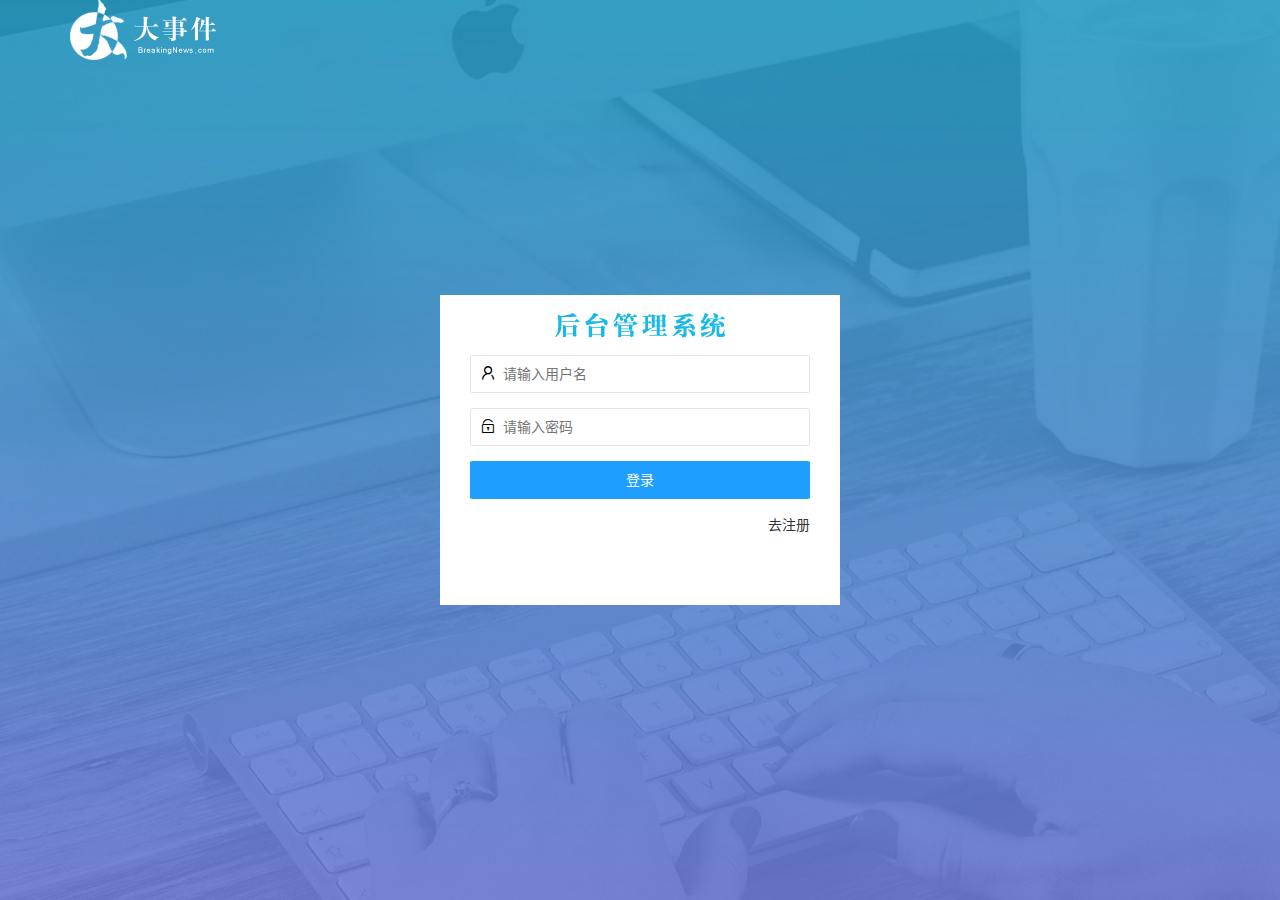
==== index.html @ be6821bc "完成注册功能" ====
<!DOCTYPE html>
<html lang="zh-CN">

<head>
    <meta charset="UTF-8">
    <meta name="viewport" content="width=device-width, initial-scale=1.0">
    <title>登录页面</title>
    <link rel="stylesheet" href="/assets/lib/layui/css/layui.css">
    <link rel="stylesheet" href="/assets/css/index.css">
</head>

<body>
    <!-- 头部 logo -->
    <div class="layui-main">
        <img src="/assets/images/logo.png" alt="">
    </div>
    <!-- 登录注册区域 -->
    <div class="loginAndRegBox">
        <!-- 1.标题部分 -->
        <div class="titleBox">
        </div>
        <!-- 2.登录模块 -->
        <div class="login-box">
            <form class="layui-form">
                <div class="layui-form-item">
                    <i class="layui-icon layui-icon-username"></i>
                    <input type="text" name="username" required lay-verify="required" placeholder="请输入用户名"
                        autocomplete="off" class="layui-input">
                </div>
                <div class="layui-form-item">
                    <i class="layui-icon layui-icon-password"></i>
                    <input type="text" name="password" required lay-verify="required|pwd" placeholder="请输入密码"
                        autocomplete="off" class="layui-input">
                </div>
                <div class="layui-form-item">
                    <button class="layui-btn layui-btn-fluid layui-btn-normal" lay-submit>登录</button>
                </div>
                <div class="layui-form-item links">
                    <a href="javascript:;" id="link_reg">去注册</a>
                </div>
            </form>
        </div>
        <!-- 3.注册模块 -->
        <div class="reg-box">
            <form class="layui-form" id="form_reg">
                <div class="layui-form-item">
                    <i class="layui-icon layui-icon-username"></i>
                    <input type="text" name="username" required lay-verify="required" placeholder="请输入用户名"
                        autocomplete="off" class="layui-input">
                </div>
                <div class="layui-form-item">
                    <i class="layui-icon layui-icon-password"></i>
                    <input type="text" name="password" required lay-verify="required|pwd" placeholder="请输入密码"
                        autocomplete="off" class="layui-input">
                </div>
                <div class="layui-form-item">
                    <i class="layui-icon layui-icon-password"></i>
                    <input type="text" name="repassword" required lay-verify="required|pwd|repwd" placeholder="再次确认密码"
                        autocomplete="off" class="layui-input">
                </div>
                <div class="layui-form-item">
                    <button class="layui-btn layui-btn-fluid layui-btn-normal" lay-submit>注册</button>
                </div>
                <div class="layui-form-item links">
                    <a href="javascript:;" id="link_login">去登录</a>
                </div>
            </form>
        </div>
    </div>
    <!-- 引入js文件 -->
    <script src="/assets/lib/layui/layui.all.js"></script>
    <script src="/assets/lib/jquery.js"></script>
    <script src="/assets/js/index.js"></script>
</body>

</html>
---- assets/lib/layui/css/layui.css ----
/** layui-v2.5.5 MIT License By https://www.layui.com */
 .layui-inline,img{display:inline-block;vertical-align:middle}h1,h2,h3,h4,h5,h6{font-weight:400}.layui-edge,.layui-header,.layui-inline,.layui-main{position:relative}.layui-body,.layui-edge,.layui-elip{overflow:hidden}.layui-btn,.layui-edge,.layui-inline,img{vertical-align:middle}.layui-btn,.layui-disabled,.layui-icon,.layui-unselect{-moz-user-select:none;-webkit-user-select:none;-ms-user-select:none}.layui-elip,.layui-form-checkbox span,.layui-form-pane .layui-form-label{text-overflow:ellipsis;white-space:nowrap}.layui-breadcrumb,.layui-tree-btnGroup{visibility:hidden}blockquote,body,button,dd,div,dl,dt,form,h1,h2,h3,h4,h5,h6,input,li,ol,p,pre,td,textarea,th,ul{margin:0;padding:0;-webkit-tap-highlight-color:rgba(0,0,0,0)}a:active,a:hover{outline:0}img{border:none}li{list-style:none}table{border-collapse:collapse;border-spacing:0}h4,h5,h6{font-size:100%}button,input,optgroup,option,select,textarea{font-family:inherit;font-size:inherit;font-style:inherit;font-weight:inherit;outline:0}pre{white-space:pre-wrap;white-space:-moz-pre-wrap;white-space:-pre-wrap;white-space:-o-pre-wrap;word-wrap:break-word}body{line-height:24px;font:14px Helvetica Neue,Helvetica,PingFang SC,Tahoma,Arial,sans-serif}hr{height:1px;margin:10px 0;border:0;clear:both}a{color:#333;text-decoration:none}a:hover{color:#777}a cite{font-style:normal;*cursor:pointer}.layui-border-box,.layui-border-box *{box-sizing:border-box}.layui-box,.layui-box *{box-sizing:content-box}.layui-clear{clear:both;*zoom:1}.layui-clear:after{content:'\20';clear:both;*zoom:1;display:block;height:0}.layui-inline{*display:inline;*zoom:1}.layui-edge{display:inline-block;width:0;height:0;border-width:6px;border-style:dashed;border-color:transparent}.layui-edge-top{top:-4px;border-bottom-color:#999;border-bottom-style:solid}.layui-edge-right{border-left-color:#999;border-left-style:solid}.layui-edge-bottom{top:2px;border-top-color:#999;border-top-style:solid}.layui-edge-left{border-right-color:#999;border-right-style:solid}.layui-disabled,.layui-disabled:hover{color:#d2d2d2!important;cursor:not-allowed!important}.layui-circle{border-radius:100%}.layui-show{display:block!important}.layui-hide{display:none!important}@font-face{font-family:layui-icon;src:url(../font/iconfont.eot?v=250);src:url(../font/iconfont.eot?v=250#iefix) format('embedded-opentype'),url(../font/iconfont.woff2?v=250) format('woff2'),url(../font/iconfont.woff?v=250) format('woff'),url(../font/iconfont.ttf?v=250) format('truetype'),url(../font/iconfont.svg?v=250#layui-icon) format('svg')}.layui-icon{font-family:layui-icon!important;font-size:16px;font-style:normal;-webkit-font-smoothing:antialiased;-moz-osx-font-smoothing:grayscale}.layui-icon-reply-fill:before{content:"\e611"}.layui-icon-set-fill:before{content:"\e614"}.layui-icon-menu-fill:before{content:"\e60f"}.layui-icon-search:before{content:"\e615"}.layui-icon-share:before{content:"\e641"}.layui-icon-set-sm:before{content:"\e620"}.layui-icon-engine:before{content:"\e628"}.layui-icon-close:before{content:"\1006"}.layui-icon-close-fill:before{content:"\1007"}.layui-icon-chart-screen:before{content:"\e629"}.layui-icon-star:before{content:"\e600"}.layui-icon-circle-dot:before{content:"\e617"}.layui-icon-chat:before{content:"\e606"}.layui-icon-release:before{content:"\e609"}.layui-icon-list:before{content:"\e60a"}.layui-icon-chart:before{content:"\e62c"}.layui-icon-ok-circle:before{content:"\1005"}.layui-icon-layim-theme:before{content:"\e61b"}.layui-icon-table:before{content:"\e62d"}.layui-icon-right:before{content:"\e602"}.layui-icon-left:before{content:"\e603"}.layui-icon-cart-simple:before{content:"\e698"}.layui-icon-face-cry:before{content:"\e69c"}.layui-icon-face-smile:before{content:"\e6af"}.layui-icon-survey:before{content:"\e6b2"}.layui-icon-tree:before{content:"\e62e"}.layui-icon-upload-circle:before{content:"\e62f"}.layui-icon-add-circle:before{content:"\e61f"}.layui-icon-download-circle:before{content:"\e601"}.layui-icon-templeate-1:before{content:"\e630"}.layui-icon-util:before{content:"\e631"}.layui-icon-face-surprised:before{content:"\e664"}.layui-icon-edit:before{content:"\e642"}.layui-icon-speaker:before{content:"\e645"}.layui-icon-down:before{content:"\e61a"}.layui-icon-file:before{content:"\e621"}.layui-icon-layouts:before{content:"\e632"}.layui-icon-rate-half:before{content:"\e6c9"}.layui-icon-add-circle-fine:before{content:"\e608"}.layui-icon-prev-circle:before{content:"\e633"}.layui-icon-read:before{content:"\e705"}.layui-icon-404:before{content:"\e61c"}.layui-icon-carousel:before{content:"\e634"}.layui-icon-help:before{content:"\e607"}.layui-icon-code-circle:before{content:"\e635"}.layui-icon-water:before{content:"\e636"}.layui-icon-username:before{content:"\e66f"}.layui-icon-find-fill:before{content:"\e670"}.layui-icon-about:before{content:"\e60b"}.layui-icon-location:before{content:"\e715"}.layui-icon-up:before{content:"\e619"}.layui-icon-pause:before{content:"\e651"}.layui-icon-date:before{content:"\e637"}.layui-icon-layim-uploadfile:before{content:"\e61d"}.layui-icon-delete:before{content:"\e640"}.layui-icon-play:before{content:"\e652"}.layui-icon-top:before{content:"\e604"}.layui-icon-friends:before{content:"\e612"}.layui-icon-refresh-3:before{content:"\e9aa"}.layui-icon-ok:before{content:"\e605"}.layui-icon-layer:before{content:"\e638"}.layui-icon-face-smile-fine:before{content:"\e60c"}.layui-icon-dollar:before{content:"\e659"}.layui-icon-group:before{content:"\e613"}.layui-icon-layim-download:before{content:"\e61e"}.layui-icon-picture-fine:before{content:"\e60d"}.layui-icon-link:before{content:"\e64c"}.layui-icon-diamond:before{content:"\e735"}.layui-icon-log:before{content:"\e60e"}.layui-icon-rate-solid:before{content:"\e67a"}.layui-icon-fonts-del:before{content:"\e64f"}.layui-icon-unlink:before{content:"\e64d"}.layui-icon-fonts-clear:before{content:"\e639"}.layui-icon-triangle-r:before{content:"\e623"}.layui-icon-circle:before{content:"\e63f"}.layui-icon-radio:before{content:"\e643"}.layui-icon-align-center:before{content:"\e647"}.layui-icon-align-right:before{content:"\e648"}.layui-icon-align-left:before{content:"\e649"}.layui-icon-loading-1:before{content:"\e63e"}.layui-icon-return:before{content:"\e65c"}.layui-icon-fonts-strong:before{content:"\e62b"}.layui-icon-upload:before{content:"\e67c"}.layui-icon-dialogue:before{content:"\e63a"}.layui-icon-video:before{content:"\e6ed"}.layui-icon-headset:before{content:"\e6fc"}.layui-icon-cellphone-fine:before{content:"\e63b"}.layui-icon-add-1:before{content:"\e654"}.layui-icon-face-smile-b:before{content:"\e650"}.layui-icon-fonts-html:before{content:"\e64b"}.layui-icon-form:before{content:"\e63c"}.layui-icon-cart:before{content:"\e657"}.layui-icon-camera-fill:before{content:"\e65d"}.layui-icon-tabs:before{content:"\e62a"}.layui-icon-fonts-code:before{content:"\e64e"}.layui-icon-fire:before{content:"\e756"}.layui-icon-set:before{content:"\e716"}.layui-icon-fonts-u:before{content:"\e646"}.layui-icon-triangle-d:before{content:"\e625"}.layui-icon-tips:before{content:"\e702"}.layui-icon-picture:before{content:"\e64a"}.layui-icon-more-vertical:before{content:"\e671"}.layui-icon-flag:before{content:"\e66c"}.layui-icon-loading:before{content:"\e63d"}.layui-icon-fonts-i:before{content:"\e644"}.layui-icon-refresh-1:before{content:"\e666"}.layui-icon-rmb:before{content:"\e65e"}.layui-icon-home:before{content:"\e68e"}.layui-icon-user:before{content:"\e770"}.layui-icon-notice:before{content:"\e667"}.layui-icon-login-weibo:before{content:"\e675"}.layui-icon-voice:before{content:"\e688"}.layui-icon-upload-drag:before{content:"\e681"}.layui-icon-login-qq:before{content:"\e676"}.layui-icon-snowflake:before{content:"\e6b1"}.layui-icon-file-b:before{content:"\e655"}.layui-icon-template:before{content:"\e663"}.layui-icon-auz:before{content:"\e672"}.layui-icon-console:before{content:"\e665"}.layui-icon-app:before{content:"\e653"}.layui-icon-prev:before{content:"\e65a"}.layui-icon-website:before{content:"\e7ae"}.layui-icon-next:before{content:"\e65b"}.layui-icon-component:before{content:"\e857"}.layui-icon-more:before{content:"\e65f"}.layui-icon-login-wechat:before{content:"\e677"}.layui-icon-shrink-right:before{content:"\e668"}.layui-icon-spread-left:before{content:"\e66b"}.layui-icon-camera:before{content:"\e660"}.layui-icon-note:before{content:"\e66e"}.layui-icon-refresh:before{content:"\e669"}.layui-icon-female:before{content:"\e661"}.layui-icon-male:before{content:"\e662"}.layui-icon-password:before{content:"\e673"}.layui-icon-senior:before{content:"\e674"}.layui-icon-theme:before{content:"\e66a"}.layui-icon-tread:before{content:"\e6c5"}.layui-icon-praise:before{content:"\e6c6"}.layui-icon-star-fill:before{content:"\e658"}.layui-icon-rate:before{content:"\e67b"}.layui-icon-template-1:before{content:"\e656"}.layui-icon-vercode:before{content:"\e679"}.layui-icon-cellphone:before{content:"\e678"}.layui-icon-screen-full:before{content:"\e622"}.layui-icon-screen-restore:before{content:"\e758"}.layui-icon-cols:before{content:"\e610"}.layui-icon-export:before{content:"\e67d"}.layui-icon-print:before{content:"\e66d"}.layui-icon-slider:before{content:"\e714"}.layui-icon-addition:before{content:"\e624"}.layui-icon-subtraction:before{content:"\e67e"}.layui-icon-service:before{content:"\e626"}.layui-icon-transfer:before{content:"\e691"}.layui-main{width:1140px;margin:0 auto}.layui-header{z-index:1000;height:60px}.layui-header a:hover{transition:all .5s;-webkit-transition:all .5s}.layui-side{position:fixed;left:0;top:0;bottom:0;z-index:999;width:200px;overflow-x:hidden}.layui-side-scroll{position:relative;width:220px;height:100%;overflow-x:hidden}.layui-body{position:absolute;left:200px;right:0;top:0;bottom:0;z-index:998;width:auto;overflow-y:auto;box-sizing:border-box}.layui-layout-body{overflow:hidden}.layui-layout-admin .layui-header{background-color:#23262E}.layui-layout-admin .layui-side{top:60px;width:200px;overflow-x:hidden}.layui-layout-admin .layui-body{position:fixed;top:60px;bottom:44px}.layui-layout-admin .layui-main{width:auto;margin:0 15px}.layui-layout-admin .layui-footer{position:fixed;left:200px;right:0;bottom:0;height:44px;line-height:44px;padding:0 15px;background-color:#eee}.layui-layout-admin .layui-logo{position:absolute;left:0;top:0;width:200px;height:100%;line-height:60px;text-align:center;color:#009688;font-size:16px}.layui-layout-admin .layui-header .layui-nav{background:0 0}.layui-layout-left{position:absolute!important;left:200px;top:0}.layui-layout-right{position:absolute!important;right:0;top:0}.layui-container{position:relative;margin:0 auto;padding:0 15px;box-sizing:border-box}.layui-fluid{position:relative;margin:0 auto;padding:0 15px}.layui-row:after,.layui-row:before{content:'';display:block;clear:both}.layui-col-lg1,.layui-col-lg10,.layui-col-lg11,.layui-col-lg12,.layui-col-lg2,.layui-col-lg3,.layui-col-lg4,.layui-col-lg5,.layui-col-lg6,.layui-col-lg7,.layui-col-lg8,.layui-col-lg9,.layui-col-md1,.layui-col-md10,.layui-col-md11,.layui-col-md12,.layui-col-md2,.layui-col-md3,.layui-col-md4,.layui-col-md5,.layui-col-md6,.layui-col-md7,.layui-col-md8,.layui-col-md9,.layui-col-sm1,.layui-col-sm10,.layui-col-sm11,.layui-col-sm12,.layui-col-sm2,.layui-col-sm3,.layui-col-sm4,.layui-col-sm5,.layui-col-sm6,.layui-col-sm7,.layui-col-sm8,.layui-col-sm9,.layui-col-xs1,.layui-col-xs10,.layui-col-xs11,.layui-col-xs12,.layui-col-xs2,.layui-col-xs3,.layui-col-xs4,.layui-col-xs5,.layui-col-xs6,.layui-col-xs7,.layui-col-xs8,.layui-col-xs9{position:relative;display:block;box-sizing:border-box}.layui-col-xs1,.layui-col-xs10,.layui-col-xs11,.layui-col-xs12,.layui-col-xs2,.layui-col-xs3,.layui-col-xs4,.layui-col-xs5,.layui-col-xs6,.layui-col-xs7,.layui-col-xs8,.layui-col-xs9{float:left}.layui-col-xs1{width:8.33333333%}.layui-col-xs2{width:16.66666667%}.layui-col-xs3{width:25%}.layui-col-xs4{width:33.33333333%}.layui-col-xs5{width:41.66666667%}.layui-col-xs6{width:50%}.layui-col-xs7{width:58.33333333%}.layui-col-xs8{width:66.66666667%}.layui-col-xs9{width:75%}.layui-col-xs10{width:83.33333333%}.layui-col-xs11{width:91.66666667%}.layui-col-xs12{width:100%}.layui-col-xs-offset1{margin-left:8.33333333%}.layui-col-xs-offset2{margin-left:16.66666667%}.layui-col-xs-offset3{margin-left:25%}.layui-col-xs-offset4{margin-left:33.33333333%}.layui-col-xs-offset5{margin-left:41.66666667%}.layui-col-xs-offset6{margin-left:50%}.layui-col-xs-offset7{margin-left:58.33333333%}.layui-col-xs-offset8{margin-left:66.66666667%}.layui-col-xs-offset9{margin-left:75%}.layui-col-xs-offset10{margin-left:83.33333333%}.layui-col-xs-offset11{margin-left:91.66666667%}.layui-col-xs-offset12{margin-left:100%}@media screen and (max-width:768px){.layui-hide-xs{display:none!important}.layui-show-xs-block{display:block!important}.layui-show-xs-inline{display:inline!important}.layui-show-xs-inline-block{display:inline-block!important}}@media screen and (min-width:768px){.layui-container{width:750px}.layui-hide-sm{display:none!important}.layui-show-sm-block{display:block!important}.layui-show-sm-inline{display:inline!important}.layui-show-sm-inline-block{display:inline-block!important}.layui-col-sm1,.layui-col-sm10,.layui-col-sm11,.layui-col-sm12,.layui-col-sm2,.layui-col-sm3,.layui-col-sm4,.layui-col-sm5,.layui-col-sm6,.layui-col-sm7,.layui-col-sm8,.layui-col-sm9{float:left}.layui-col-sm1{width:8.33333333%}.layui-col-sm2{width:16.66666667%}.layui-col-sm3{width:25%}.layui-col-sm4{width:33.33333333%}.layui-col-sm5{width:41.66666667%}.layui-col-sm6{width:50%}.layui-col-sm7{width:58.33333333%}.layui-col-sm8{width:66.66666667%}.layui-col-sm9{width:75%}.layui-col-sm10{width:83.33333333%}.layui-col-sm11{width:91.66666667%}.layui-col-sm12{width:100%}.layui-col-sm-offset1{margin-left:8.33333333%}.layui-col-sm-offset2{margin-left:16.66666667%}.layui-col-sm-offset3{margin-left:25%}.layui-col-sm-offset4{margin-left:33.33333333%}.layui-col-sm-offset5{margin-left:41.66666667%}.layui-col-sm-offset6{margin-left:50%}.layui-col-sm-offset7{margin-left:58.33333333%}.layui-col-sm-offset8{margin-left:66.66666667%}.layui-col-sm-offset9{margin-left:75%}.layui-col-sm-offset10{margin-left:83.33333333%}.layui-col-sm-offset11{margin-left:91.66666667%}.layui-col-sm-offset12{margin-left:100%}}@media screen and (min-width:992px){.layui-container{width:970px}.layui-hide-md{display:none!important}.layui-show-md-block{display:block!important}.layui-show-md-inline{display:inline!important}.layui-show-md-inline-block{display:inline-block!important}.layui-col-md1,.layui-col-md10,.layui-col-md11,.layui-col-md12,.layui-col-md2,.layui-col-md3,.layui-col-md4,.layui-col-md5,.layui-col-md6,.layui-col-md7,.layui-col-md8,.layui-col-md9{float:left}.layui-col-md1{width:8.33333333%}.layui-col-md2{width:16.66666667%}.layui-col-md3{width:25%}.layui-col-md4{width:33.33333333%}.layui-col-md5{width:41.66666667%}.layui-col-md6{width:50%}.layui-col-md7{width:58.33333333%}.layui-col-md8{width:66.66666667%}.layui-col-md9{width:75%}.layui-col-md10{width:83.33333333%}.layui-col-md11{width:91.66666667%}.layui-col-md12{width:100%}.layui-col-md-offset1{margin-left:8.33333333%}.layui-col-md-offset2{margin-left:16.66666667%}.layui-col-md-offset3{margin-left:25%}.layui-col-md-offset4{margin-left:33.33333333%}.layui-col-md-offset5{margin-left:41.66666667%}.layui-col-md-offset6{margin-left:50%}.layui-col-md-offset7{margin-left:58.33333333%}.layui-col-md-offset8{margin-left:66.66666667%}.layui-col-md-offset9{margin-left:75%}.layui-col-md-offset10{margin-left:83.33333333%}.layui-col-md-offset11{margin-left:91.66666667%}.layui-col-md-offset12{margin-left:100%}}@media screen and (min-width:1200px){.layui-container{width:1170px}.layui-hide-lg{display:none!important}.layui-show-lg-block{display:block!important}.layui-show-lg-inline{display:inline!important}.layui-show-lg-inline-block{display:inline-block!important}.layui-col-lg1,.layui-col-lg10,.layui-col-lg11,.layui-col-lg12,.layui-col-lg2,.layui-col-lg3,.layui-col-lg4,.layui-col-lg5,.layui-col-lg6,.layui-col-lg7,.layui-col-lg8,.layui-col-lg9{float:left}.layui-col-lg1{width:8.33333333%}.layui-col-lg2{width:16.66666667%}.layui-col-lg3{width:25%}.layui-col-lg4{width:33.33333333%}.layui-col-lg5{width:41.66666667%}.layui-col-lg6{width:50%}.layui-col-lg7{width:58.33333333%}.layui-col-lg8{width:66.66666667%}.layui-col-lg9{width:75%}.layui-col-lg10{width:83.33333333%}.layui-col-lg11{width:91.66666667%}.layui-col-lg12{width:100%}.layui-col-lg-offset1{margin-left:8.33333333%}.layui-col-lg-offset2{margin-left:16.66666667%}.layui-col-lg-offset3{margin-left:25%}.layui-col-lg-offset4{margin-left:33.33333333%}.layui-col-lg-offset5{margin-left:41.66666667%}.layui-col-lg-offset6{margin-left:50%}.layui-col-lg-offset7{margin-left:58.33333333%}.layui-col-lg-offset8{margin-left:66.66666667%}.layui-col-lg-offset9{margin-left:75%}.layui-col-lg-offset10{margin-left:83.33333333%}.layui-col-lg-offset11{margin-left:91.66666667%}.layui-col-lg-offset12{margin-left:100%}}.layui-col-space1{margin:-.5px}.layui-col-space1>*{padding:.5px}.layui-col-space3{margin:-1.5px}.layui-col-space3>*{padding:1.5px}.layui-col-space5{margin:-2.5px}.layui-col-space5>*{padding:2.5px}.layui-col-space8{margin:-3.5px}.layui-col-space8>*{padding:3.5px}.layui-col-space10{margin:-5px}.layui-col-space10>*{padding:5px}.layui-col-space12{margin:-6px}.layui-col-space12>*{padding:6px}.layui-col-space15{margin:-7.5px}.layui-col-space15>*{padding:7.5px}.layui-col-space18{margin:-9px}.layui-col-space18>*{padding:9px}.layui-col-space20{margin:-10px}.layui-col-space20>*{padding:10px}.layui-col-space22{margin:-11px}.layui-col-space22>*{padding:11px}.layui-col-space25{margin:-12.5px}.layui-col-space25>*{padding:12.5px}.layui-col-space30{margin:-15px}.layui-col-space30>*{padding:15px}.layui-btn,.layui-input,.layui-select,.layui-textarea,.layui-upload-button{outline:0;-webkit-appearance:none;transition:all .3s;-webkit-transition:all .3s;box-sizing:border-box}.layui-elem-quote{margin-bottom:10px;padding:15px;line-height:22px;border-left:5px solid #009688;border-radius:0 2px 2px 0;background-color:#f2f2f2}.layui-quote-nm{border-style:solid;border-width:1px 1px 1px 5px;background:0 0}.layui-elem-field{margin-bottom:10px;padding:0;border-width:1px;border-style:solid}.layui-elem-field legend{margin-left:20px;padding:0 10px;font-size:20px;font-weight:300}.layui-field-title{margin:10px 0 20px;border-width:1px 0 0}.layui-field-box{padding:10px 15px}.layui-field-title .layui-field-box{padding:10px 0}.layui-progress{position:relative;height:6px;border-radius:20px;background-color:#e2e2e2}.layui-progress-bar{position:absolute;left:0;top:0;width:0;max-width:100%;height:6px;border-radius:20px;text-align:right;background-color:#5FB878;transition:all .3s;-webkit-transition:all .3s}.layui-progress-big,.layui-progress-big .layui-progress-bar{height:18px;line-height:18px}.layui-progress-text{position:relative;top:-20px;line-height:18px;font-size:12px;color:#666}.layui-progress-big .layui-progress-text{position:static;padding:0 10px;color:#fff}.layui-collapse{border-width:1px;border-style:solid;border-radius:2px}.layui-colla-content,.layui-colla-item{border-top-width:1px;border-top-style:solid}.layui-colla-item:first-child{border-top:none}.layui-colla-title{position:relative;height:42px;line-height:42px;padding:0 15px 0 35px;color:#333;background-color:#f2f2f2;cursor:pointer;font-size:14px;overflow:hidden}.layui-colla-content{display:none;padding:10px 15px;line-height:22px;color:#666}.layui-colla-icon{position:absolute;left:15px;top:0;font-size:14px}.layui-card{margin-bottom:15px;border-radius:2px;background-color:#fff;box-shadow:0 1px 2px 0 rgba(0,0,0,.05)}.layui-card:last-child{margin-bottom:0}.layui-card-header{position:relative;height:42px;line-height:42px;padding:0 15px;border-bottom:1px solid #f6f6f6;color:#333;border-radius:2px 2px 0 0;font-size:14px}.layui-bg-black,.layui-bg-blue,.layui-bg-cyan,.layui-bg-green,.layui-bg-orange,.layui-bg-red{color:#fff!important}.layui-card-body{position:relative;padding:10px 15px;line-height:24px}.layui-card-body[pad15]{padding:15px}.layui-card-body[pad20]{padding:20px}.layui-card-body .layui-table{margin:5px 0}.layui-card .layui-tab{margin:0}.layui-panel-window{position:relative;padding:15px;border-radius:0;border-top:5px solid #E6E6E6;background-color:#fff}.layui-auxiliar-moving{position:fixed;left:0;right:0;top:0;bottom:0;width:100%;height:100%;background:0 0;z-index:9999999999}.layui-form-label,.layui-form-mid,.layui-form-select,.layui-input-block,.layui-input-inline,.layui-textarea{position:relative}.layui-bg-red{background-color:#FF5722!important}.layui-bg-orange{background-color:#FFB800!important}.layui-bg-green{background-color:#009688!important}.layui-bg-cyan{background-color:#2F4056!important}.layui-bg-blue{background-color:#1E9FFF!important}.layui-bg-black{background-color:#393D49!important}.layui-bg-gray{background-color:#eee!important;color:#666!important}.layui-badge-rim,.layui-colla-content,.layui-colla-item,.layui-collapse,.layui-elem-field,.layui-form-pane .layui-form-item[pane],.layui-form-pane .layui-form-label,.layui-input,.layui-layedit,.layui-layedit-tool,.layui-quote-nm,.layui-select,.layui-tab-bar,.layui-tab-card,.layui-tab-title,.layui-tab-title .layui-this:after,.layui-textarea{border-color:#e6e6e6}.layui-timeline-item:before,hr{background-color:#e6e6e6}.layui-text{line-height:22px;font-size:14px;color:#666}.layui-text h1,.layui-text h2,.layui-text h3{font-weight:500;color:#333}.layui-text h1{font-size:30px}.layui-text h2{font-size:24px}.layui-text h3{font-size:18px}.layui-text a:not(.layui-btn){color:#01AAED}.layui-text a:not(.layui-btn):hover{text-decoration:underline}.layui-text ul{padding:5px 0 5px 15px}.layui-text ul li{margin-top:5px;list-style-type:disc}.layui-text em,.layui-word-aux{color:#999!important;padding:0 5px!important}.layui-btn{display:inline-block;height:38px;line-height:38px;padding:0 18px;background-color:#009688;color:#fff;white-space:nowrap;text-align:center;font-size:14px;border:none;border-radius:2px;cursor:pointer}.layui-btn:hover{opacity:.8;filter:alpha(opacity=80);color:#fff}.layui-btn:active{opacity:1;filter:alpha(opacity=100)}.layui-btn+.layui-btn{margin-left:10px}.layui-btn-container{font-size:0}.layui-btn-container .layui-btn{margin-right:10px;margin-bottom:10px}.layui-btn-container .layui-btn+.layui-btn{margin-left:0}.layui-table .layui-btn-container .layui-btn{margin-bottom:9px}.layui-btn-radius{border-radius:100px}.layui-btn .layui-icon{margin-right:3px;font-size:18px;vertical-align:bottom;vertical-align:middle\9}.layui-btn-primary{border:1px solid #C9C9C9;background-color:#fff;color:#555}.layui-btn-primary:hover{border-color:#009688;color:#333}.layui-btn-normal{background-color:#1E9FFF}.layui-btn-warm{background-color:#FFB800}.layui-btn-danger{background-color:#FF5722}.layui-btn-checked{background-color:#5FB878}.layui-btn-disabled,.layui-btn-disabled:active,.layui-btn-disabled:hover{border:1px solid #e6e6e6;background-color:#FBFBFB;color:#C9C9C9;cursor:not-allowed;opacity:1}.layui-btn-lg{height:44px;line-height:44px;padding:0 25px;font-size:16px}.layui-btn-sm{height:30px;line-height:30px;padding:0 10px;font-size:12px}.layui-btn-sm i{font-size:16px!important}.layui-btn-xs{height:22px;line-height:22px;padding:0 5px;font-size:12px}.layui-btn-xs i{font-size:14px!important}.layui-btn-group{display:inline-block;vertical-align:middle;font-size:0}.layui-btn-group .layui-btn{margin-left:0!important;margin-right:0!important;border-left:1px solid rgba(255,255,255,.5);border-radius:0}.layui-btn-group .layui-btn-primary{border-left:none}.layui-btn-group .layui-btn-primary:hover{border-color:#C9C9C9;color:#009688}.layui-btn-group .layui-btn:first-child{border-left:none;border-radius:2px 0 0 2px}.layui-btn-group .layui-btn-primary:first-child{border-left:1px solid #c9c9c9}.layui-btn-group .layui-btn:last-child{border-radius:0 2px 2px 0}.layui-btn-group .layui-btn+.layui-btn{margin-left:0}.layui-btn-group+.layui-btn-group{margin-left:10px}.layui-btn-fluid{width:100%}.layui-input,.layui-select,.layui-textarea{height:38px;line-height:1.3;line-height:38px\9;border-width:1px;border-style:solid;background-color:#fff;border-radius:2px}.layui-input::-webkit-input-placeholder,.layui-select::-webkit-input-placeholder,.layui-textarea::-webkit-input-placeholder{line-height:1.3}.layui-input,.layui-textarea{display:block;width:100%;padding-left:10px}.layui-input:hover,.layui-textarea:hover{border-color:#D2D2D2!important}.layui-input:focus,.layui-textarea:focus{border-color:#C9C9C9!important}.layui-textarea{min-height:100px;height:auto;line-height:20px;padding:6px 10px;resize:vertical}.layui-select{padding:0 10px}.layui-form input[type=checkbox],.layui-form input[type=radio],.layui-form select{display:none}.layui-form [lay-ignore]{display:initial}.layui-form-item{margin-bottom:15px;clear:both;*zoom:1}.layui-form-item:after{content:'\20';clear:both;*zoom:1;display:block;height:0}.layui-form-label{float:left;display:block;padding:9px 15px;width:80px;font-weight:400;line-height:20px;text-align:right}.layui-form-label-col{display:block;float:none;padding:9px 0;line-height:20px;text-align:left}.layui-form-item .layui-inline{margin-bottom:5px;margin-right:10px}.layui-input-block{margin-left:110px;min-height:36px}.layui-input-inline{display:inline-block;vertical-align:middle}.layui-form-item .layui-input-inline{float:left;width:190px;margin-right:10px}.layui-form-text .layui-input-inline{width:auto}.layui-form-mid{float:left;display:block;padding:9px 0!important;line-height:20px;margin-right:10px}.layui-form-danger+.layui-form-select .layui-input,.layui-form-danger:focus{border-color:#FF5722!important}.layui-form-select .layui-input{padding-right:30px;cursor:pointer}.layui-form-select .layui-edge{position:absolute;right:10px;top:50%;margin-top:-3px;cursor:pointer;border-width:6px;border-top-color:#c2c2c2;border-top-style:solid;transition:all .3s;-webkit-transition:all .3s}.layui-form-select dl{display:none;position:absolute;left:0;top:42px;padding:5px 0;z-index:899;min-width:100%;border:1px solid #d2d2d2;max-height:300px;overflow-y:auto;background-color:#fff;border-radius:2px;box-shadow:0 2px 4px rgba(0,0,0,.12);box-sizing:border-box}.layui-form-select dl dd,.layui-form-select dl dt{padding:0 10px;line-height:36px;white-space:nowrap;overflow:hidden;text-overflow:ellipsis}.layui-form-select dl dt{font-size:12px;color:#999}.layui-form-select dl dd{cursor:pointer}.layui-form-select dl dd:hover{background-color:#f2f2f2;-webkit-transition:.5s all;transition:.5s all}.layui-form-select .layui-select-group dd{padding-left:20px}.layui-form-select dl dd.layui-select-tips{padding-left:10px!important;color:#999}.layui-form-select dl dd.layui-this{background-color:#5FB878;color:#fff}.layui-form-checkbox,.layui-form-select dl dd.layui-disabled{background-color:#fff}.layui-form-selected dl{display:block}.layui-form-checkbox,.layui-form-checkbox *,.layui-form-switch{display:inline-block;vertical-align:middle}.layui-form-selected .layui-edge{margin-top:-9px;-webkit-transform:rotate(180deg);transform:rotate(180deg);margin-top:-3px\9}:root .layui-form-selected .layui-edge{margin-top:-9px\0/IE9}.layui-form-selectup dl{top:auto;bottom:42px}.layui-select-none{margin:5px 0;text-align:center;color:#999}.layui-select-disabled .layui-disabled{border-color:#eee!important}.layui-select-disabled .layui-edge{border-top-color:#d2d2d2}.layui-form-checkbox{position:relative;height:30px;line-height:30px;margin-right:10px;padding-right:30px;cursor:pointer;font-size:0;-webkit-transition:.1s linear;transition:.1s linear;box-sizing:border-box}.layui-form-checkbox span{padding:0 10px;height:100%;font-size:14px;border-radius:2px 0 0 2px;background-color:#d2d2d2;color:#fff;overflow:hidden}.layui-form-checkbox:hover span{background-color:#c2c2c2}.layui-form-checkbox i{position:absolute;right:0;top:0;width:30px;height:28px;border:1px solid #d2d2d2;border-left:none;border-radius:0 2px 2px 0;color:#fff;font-size:20px;text-align:center}.layui-form-checkbox:hover i{border-color:#c2c2c2;color:#c2c2c2}.layui-form-checked,.layui-form-checked:hover{border-color:#5FB878}.layui-form-checked span,.layui-form-checked:hover span{background-color:#5FB878}.layui-form-checked i,.layui-form-checked:hover i{color:#5FB878}.layui-form-item .layui-form-checkbox{margin-top:4px}.layui-form-checkbox[lay-skin=primary]{height:auto!important;line-height:normal!important;min-width:18px;min-height:18px;border:none!important;margin-right:0;padding-left:28px;padding-right:0;background:0 0}.layui-form-checkbox[lay-skin=primary] span{padding-left:0;padding-right:15px;line-height:18px;background:0 0;color:#666}.layui-form-checkbox[lay-skin=primary] i{right:auto;left:0;width:16px;height:16px;line-height:16px;border:1px solid #d2d2d2;font-size:12px;border-radius:2px;background-color:#fff;-webkit-transition:.1s linear;transition:.1s linear}.layui-form-checkbox[lay-skin=primary]:hover i{border-color:#5FB878;color:#fff}.layui-form-checked[lay-skin=primary] i{border-color:#5FB878!important;background-color:#5FB878;color:#fff}.layui-checkbox-disbaled[lay-skin=primary] span{background:0 0!important;color:#c2c2c2}.layui-checkbox-disbaled[lay-skin=primary]:hover i{border-color:#d2d2d2}.layui-form-item .layui-form-checkbox[lay-skin=primary]{margin-top:10px}.layui-form-switch{position:relative;height:22px;line-height:22px;min-width:35px;padding:0 5px;margin-top:8px;border:1px solid #d2d2d2;border-radius:20px;cursor:pointer;background-color:#fff;-webkit-transition:.1s linear;transition:.1s linear}.layui-form-switch i{position:absolute;left:5px;top:3px;width:16px;height:16px;border-radius:20px;background-color:#d2d2d2;-webkit-transition:.1s linear;transition:.1s linear}.layui-form-switch em{position:relative;top:0;width:25px;margin-left:21px;padding:0!important;text-align:center!important;color:#999!important;font-style:normal!important;font-size:12px}.layui-form-onswitch{border-color:#5FB878;background-color:#5FB878}.layui-checkbox-disbaled,.layui-checkbox-disbaled i{border-color:#e2e2e2!important}.layui-form-onswitch i{left:100%;margin-left:-21px;background-color:#fff}.layui-form-onswitch em{margin-left:5px;margin-right:21px;color:#fff!important}.layui-checkbox-disbaled span{background-color:#e2e2e2!important}.layui-checkbox-disbaled:hover i{color:#fff!important}[lay-radio]{display:none}.layui-form-radio,.layui-form-radio *{display:inline-block;vertical-align:middle}.layui-form-radio{line-height:28px;margin:6px 10px 0 0;padding-right:10px;cursor:pointer;font-size:0}.layui-form-radio *{font-size:14px}.layui-form-radio>i{margin-right:8px;font-size:22px;color:#c2c2c2}.layui-form-radio>i:hover,.layui-form-radioed>i{color:#5FB878}.layui-radio-disbaled>i{color:#e2e2e2!important}.layui-form-pane .layui-form-label{width:110px;padding:8px 15px;height:38px;line-height:20px;border-width:1px;border-style:solid;border-radius:2px 0 0 2px;text-align:center;background-color:#FBFBFB;overflow:hidden;box-sizing:border-box}.layui-form-pane .layui-input-inline{margin-left:-1px}.layui-form-pane .layui-input-block{margin-left:110px;left:-1px}.layui-form-pane .layui-input{border-radius:0 2px 2px 0}.layui-form-pane .layui-form-text .layui-form-label{float:none;width:100%;border-radius:2px;box-sizing:border-box;text-align:left}.layui-form-pane .layui-form-text .layui-input-inline{display:block;margin:0;top:-1px;clear:both}.layui-form-pane .layui-form-text .layui-input-block{margin:0;left:0;top:-1px}.layui-form-pane .layui-form-text .layui-textarea{min-height:100px;border-radius:0 0 2px 2px}.layui-form-pane .layui-form-checkbox{margin:4px 0 4px 10px}.layui-form-pane .layui-form-radio,.layui-form-pane .layui-form-switch{margin-top:6px;margin-left:10px}.layui-form-pane .layui-form-item[pane]{position:relative;border-width:1px;border-style:solid}.layui-form-pane .layui-form-item[pane] .layui-form-label{position:absolute;left:0;top:0;height:100%;border-width:0 1px 0 0}.layui-form-pane .layui-form-item[pane] .layui-input-inline{margin-left:110px}@media screen and (max-width:450px){.layui-form-item .layui-form-label{text-overflow:ellipsis;overflow:hidden;white-space:nowrap}.layui-form-item .layui-inline{display:block;margin-right:0;margin-bottom:20px;clear:both}.layui-form-item .layui-inline:after{content:'\20';clear:both;display:block;height:0}.layui-form-item .layui-input-inline{display:block;float:none;left:-3px;width:auto;margin:0 0 10px 112px}.layui-form-item .layui-input-inline+.layui-form-mid{margin-left:110px;top:-5px;padding:0}.layui-form-item .layui-form-checkbox{margin-right:5px;margin-bottom:5px}}.layui-layedit{border-width:1px;border-style:solid;border-radius:2px}.layui-layedit-tool{padding:3px 5px;border-bottom-width:1px;border-bottom-style:solid;font-size:0}.layedit-tool-fixed{position:fixed;top:0;border-top:1px solid #e2e2e2}.layui-layedit-tool .layedit-tool-mid,.layui-layedit-tool .layui-icon{display:inline-block;vertical-align:middle;text-align:center;font-size:14px}.layui-layedit-tool .layui-icon{position:relative;width:32px;height:30px;line-height:30px;margin:3px 5px;color:#777;cursor:pointer;border-radius:2px}.layui-layedit-tool .layui-icon:hover{color:#393D49}.layui-layedit-tool .layui-icon:active{color:#000}.layui-layedit-tool .layedit-tool-active{background-color:#e2e2e2;color:#000}.layui-layedit-tool .layui-disabled,.layui-layedit-tool .layui-disabled:hover{color:#d2d2d2;cursor:not-allowed}.layui-layedit-tool .layedit-tool-mid{width:1px;height:18px;margin:0 10px;background-color:#d2d2d2}.layedit-tool-html{width:50px!important;font-size:30px!important}.layedit-tool-b,.layedit-tool-code,.layedit-tool-help{font-size:16px!important}.layedit-tool-d,.layedit-tool-face,.layedit-tool-image,.layedit-tool-unlink{font-size:18px!important}.layedit-tool-image input{position:absolute;font-size:0;left:0;top:0;width:100%;height:100%;opacity:.01;filter:Alpha(opacity=1);cursor:pointer}.layui-layedit-iframe iframe{display:block;width:100%}#LAY_layedit_code{overflow:hidden}.layui-laypage{display:inline-block;*display:inline;*zoom:1;vertical-align:middle;margin:10px 0;font-size:0}.layui-laypage>a:first-child,.layui-laypage>a:first-child em{border-radius:2px 0 0 2px}.layui-laypage>a:last-child,.layui-laypage>a:last-child em{border-radius:0 2px 2px 0}.layui-laypage>:first-child{margin-left:0!important}.layui-laypage>:last-child{margin-right:0!important}.layui-laypage a,.layui-laypage button,.layui-laypage input,.layui-laypage select,.layui-laypage span{border:1px solid #e2e2e2}.layui-laypage a,.layui-laypage span{display:inline-block;*display:inline;*zoom:1;vertical-align:middle;padding:0 15px;height:28px;line-height:28px;margin:0 -1px 5px 0;background-color:#fff;color:#333;font-size:12px}.layui-flow-more a *,.layui-laypage input,.layui-table-view select[lay-ignore]{display:inline-block}.layui-laypage a:hover{color:#009688}.layui-laypage em{font-style:normal}.layui-laypage .layui-laypage-spr{color:#999;font-weight:700}.layui-laypage a{text-decoration:none}.layui-laypage .layui-laypage-curr{position:relative}.layui-laypage .layui-laypage-curr em{position:relative;color:#fff}.layui-laypage .layui-laypage-curr .layui-laypage-em{position:absolute;left:-1px;top:-1px;padding:1px;width:100%;height:100%;background-color:#009688}.layui-laypage-em{border-radius:2px}.layui-laypage-next em,.layui-laypage-prev em{font-family:Sim sun;font-size:16px}.layui-laypage .layui-laypage-count,.layui-laypage .layui-laypage-limits,.layui-laypage .layui-laypage-refresh,.layui-laypage .layui-laypage-skip{margin-left:10px;margin-right:10px;padding:0;border:none}.layui-laypage .layui-laypage-limits,.layui-laypage .layui-laypage-refresh{vertical-align:top}.layui-laypage .layui-laypage-refresh i{font-size:18px;cursor:pointer}.layui-laypage select{height:22px;padding:3px;border-radius:2px;cursor:pointer}.layui-laypage .layui-laypage-skip{height:30px;line-height:30px;color:#999}.layui-laypage button,.layui-laypage input{height:30px;line-height:30px;border-radius:2px;vertical-align:top;background-color:#fff;box-sizing:border-box}.layui-laypage input{width:40px;margin:0 10px;padding:0 3px;text-align:center}.layui-laypage input:focus,.layui-laypage select:focus{border-color:#009688!important}.layui-laypage button{margin-left:10px;padding:0 10px;cursor:pointer}.layui-table,.layui-table-view{margin:10px 0}.layui-flow-more{margin:10px 0;text-align:center;color:#999;font-size:14px}.layui-flow-more a{height:32px;line-height:32px}.layui-flow-more a *{vertical-align:top}.layui-flow-more a cite{padding:0 20px;border-radius:3px;background-color:#eee;color:#333;font-style:normal}.layui-flow-more a cite:hover{opacity:.8}.layui-flow-more a i{font-size:30px;color:#737383}.layui-table{width:100%;background-color:#fff;color:#666}.layui-table tr{transition:all .3s;-webkit-transition:all .3s}.layui-table th{text-align:left;font-weight:400}.layui-table tbody tr:hover,.layui-table thead tr,.layui-table-click,.layui-table-header,.layui-table-hover,.layui-table-mend,.layui-table-patch,.layui-table-tool,.layui-table-total,.layui-table-total tr,.layui-table[lay-even] tr:nth-child(even){background-color:#f2f2f2}.layui-table td,.layui-table th,.layui-table-col-set,.layui-table-fixed-r,.layui-table-grid-down,.layui-table-header,.layui-table-page,.layui-table-tips-main,.layui-table-tool,.layui-table-total,.layui-table-view,.layui-table[lay-skin=line],.layui-table[lay-skin=row]{border-width:1px;border-style:solid;border-color:#e6e6e6}.layui-table td,.layui-table th{position:relative;padding:9px 15px;min-height:20px;line-height:20px;font-size:14px}.layui-table[lay-skin=line] td,.layui-table[lay-skin=line] th{border-width:0 0 1px}.layui-table[lay-skin=row] td,.layui-table[lay-skin=row] th{border-width:0 1px 0 0}.layui-table[lay-skin=nob] td,.layui-table[lay-skin=nob] th{border:none}.layui-table img{max-width:100px}.layui-table[lay-size=lg] td,.layui-table[lay-size=lg] th{padding:15px 30px}.layui-table-view .layui-table[lay-size=lg] .layui-table-cell{height:40px;line-height:40px}.layui-table[lay-size=sm] td,.layui-table[lay-size=sm] th{font-size:12px;padding:5px 10px}.layui-table-view .layui-table[lay-size=sm] .layui-table-cell{height:20px;line-height:20px}.layui-table[lay-data]{display:none}.layui-table-box{position:relative;overflow:hidden}.layui-table-view .layui-table{position:relative;width:auto;margin:0}.layui-table-view .layui-table[lay-skin=line]{border-width:0 1px 0 0}.layui-table-view .layui-table[lay-skin=row]{border-width:0 0 1px}.layui-table-view .layui-table td,.layui-table-view .layui-table th{padding:5px 0;border-top:none;border-left:none}.layui-table-view .layui-table th.layui-unselect .layui-table-cell span{cursor:pointer}.layui-table-view .layui-table td{cursor:default}.layui-table-view .layui-table td[data-edit=text]{cursor:text}.layui-table-view .layui-form-checkbox[lay-skin=primary] i{width:18px;height:18px}.layui-table-view .layui-form-radio{line-height:0;padding:0}.layui-table-view .layui-form-radio>i{margin:0;font-size:20px}.layui-table-init{position:absolute;left:0;top:0;width:100%;height:100%;text-align:center;z-index:110}.layui-table-init .layui-icon{position:absolute;left:50%;top:50%;margin:-15px 0 0 -15px;font-size:30px;color:#c2c2c2}.layui-table-header{border-width:0 0 1px;overflow:hidden}.layui-table-header .layui-table{margin-bottom:-1px}.layui-table-tool .layui-inline[lay-event]{position:relative;width:26px;height:26px;padding:5px;line-height:16px;margin-right:10px;text-align:center;color:#333;border:1px solid #ccc;cursor:pointer;-webkit-transition:.5s all;transition:.5s all}.layui-table-tool .layui-inline[lay-event]:hover{border:1px solid #999}.layui-table-tool-temp{padding-right:120px}.layui-table-tool-self{position:absolute;right:17px;top:10px}.layui-table-tool .layui-table-tool-self .layui-inline[lay-event]{margin:0 0 0 10px}.layui-table-tool-panel{position:absolute;top:29px;left:-1px;padding:5px 0;min-width:150px;min-height:40px;border:1px solid #d2d2d2;text-align:left;overflow-y:auto;background-color:#fff;box-shadow:0 2px 4px rgba(0,0,0,.12)}.layui-table-cell,.layui-table-tool-panel li{overflow:hidden;text-overflow:ellipsis;white-space:nowrap}.layui-table-tool-panel li{padding:0 10px;line-height:30px;-webkit-transition:.5s all;transition:.5s all}.layui-table-tool-panel li .layui-form-checkbox[lay-skin=primary]{width:100%;padding-left:28px}.layui-table-tool-panel li:hover{background-color:#f2f2f2}.layui-table-tool-panel li .layui-form-checkbox[lay-skin=primary] i{position:absolute;left:0;top:0}.layui-table-tool-panel li .layui-form-checkbox[lay-skin=primary] span{padding:0}.layui-table-tool .layui-table-tool-self .layui-table-tool-panel{left:auto;right:-1px}.layui-table-col-set{position:absolute;right:0;top:0;width:20px;height:100%;border-width:0 0 0 1px;background-color:#fff}.layui-table-sort{width:10px;height:20px;margin-left:5px;cursor:pointer!important}.layui-table-sort .layui-edge{position:absolute;left:5px;border-width:5px}.layui-table-sort .layui-table-sort-asc{top:3px;border-top:none;border-bottom-style:solid;border-bottom-color:#b2b2b2}.layui-table-sort .layui-table-sort-asc:hover{border-bottom-color:#666}.layui-table-sort .layui-table-sort-desc{bottom:5px;border-bottom:none;border-top-style:solid;border-top-color:#b2b2b2}.layui-table-sort .layui-table-sort-desc:hover{border-top-color:#666}.layui-table-sort[lay-sort=asc] .layui-table-sort-asc{border-bottom-color:#000}.layui-table-sort[lay-sort=desc] .layui-table-sort-desc{border-top-color:#000}.layui-table-cell{height:28px;line-height:28px;padding:0 15px;position:relative;box-sizing:border-box}.layui-table-cell .layui-form-checkbox[lay-skin=primary]{top:-1px;padding:0}.layui-table-cell .layui-table-link{color:#01AAED}.laytable-cell-checkbox,.laytable-cell-numbers,.laytable-cell-radio,.laytable-cell-space{padding:0;text-align:center}.layui-table-body{position:relative;overflow:auto;margin-right:-1px;margin-bottom:-1px}.layui-table-body .layui-none{line-height:26px;padding:15px;text-align:center;color:#999}.layui-table-fixed{position:absolute;left:0;top:0;z-index:101}.layui-table-fixed .layui-table-body{overflow:hidden}.layui-table-fixed-l{box-shadow:0 -1px 8px rgba(0,0,0,.08)}.layui-table-fixed-r{left:auto;right:-1px;border-width:0 0 0 1px;box-shadow:-1px 0 8px rgba(0,0,0,.08)}.layui-table-fixed-r .layui-table-header{position:relative;overflow:visible}.layui-table-mend{position:absolute;right:-49px;top:0;height:100%;width:50px}.layui-table-tool{position:relative;z-index:890;width:100%;min-height:50px;line-height:30px;padding:10px 15px;border-width:0 0 1px}.layui-table-tool .layui-btn-container{margin-bottom:-10px}.layui-table-page,.layui-table-total{border-width:1px 0 0;margin-bottom:-1px;overflow:hidden}.layui-table-page{position:relative;width:100%;padding:7px 7px 0;height:41px;font-size:12px;white-space:nowrap}.layui-table-page>div{height:26px}.layui-table-page .layui-laypage{margin:0}.layui-table-page .layui-laypage a,.layui-table-page .layui-laypage span{height:26px;line-height:26px;margin-bottom:10px;border:none;background:0 0}.layui-table-page .layui-laypage a,.layui-table-page .layui-laypage span.layui-laypage-curr{padding:0 12px}.layui-table-page .layui-laypage span{margin-left:0;padding:0}.layui-table-page .layui-laypage .layui-laypage-prev{margin-left:-7px!important}.layui-table-page .layui-laypage .layui-laypage-curr .layui-laypage-em{left:0;top:0;padding:0}.layui-table-page .layui-laypage button,.layui-table-page .layui-laypage input{height:26px;line-height:26px}.layui-table-page .layui-laypage input{width:40px}.layui-table-page .layui-laypage button{padding:0 10px}.layui-table-page select{height:18px}.layui-table-patch .layui-table-cell{padding:0;width:30px}.layui-table-edit{position:absolute;left:0;top:0;width:100%;height:100%;padding:0 14px 1px;border-radius:0;box-shadow:1px 1px 20px rgba(0,0,0,.15)}.layui-table-edit:focus{border-color:#5FB878!important}select.layui-table-edit{padding:0 0 0 10px;border-color:#C9C9C9}.layui-table-view .layui-form-checkbox,.layui-table-view .layui-form-radio,.layui-table-view .layui-form-switch{top:0;margin:0;box-sizing:content-box}.layui-table-view .layui-form-checkbox{top:-1px;height:26px;line-height:26px}.layui-table-view .layui-form-checkbox i{height:26px}.layui-table-grid .layui-table-cell{overflow:visible}.layui-table-grid-down{position:absolute;top:0;right:0;width:26px;height:100%;padding:5px 0;border-width:0 0 0 1px;text-align:center;background-color:#fff;color:#999;cursor:pointer}.layui-table-grid-down .layui-icon{position:absolute;top:50%;left:50%;margin:-8px 0 0 -8px}.layui-table-grid-down:hover{background-color:#fbfbfb}body .layui-table-tips .layui-layer-content{background:0 0;padding:0;box-shadow:0 1px 6px rgba(0,0,0,.12)}.layui-table-tips-main{margin:-44px 0 0 -1px;max-height:150px;padding:8px 15px;font-size:14px;overflow-y:scroll;background-color:#fff;color:#666}.layui-table-tips-c{position:absolute;right:-3px;top:-13px;width:20px;height:20px;padding:3px;cursor:pointer;background-color:#666;border-radius:50%;color:#fff}.layui-table-tips-c:hover{background-color:#777}.layui-table-tips-c:before{position:relative;right:-2px}.layui-upload-file{display:none!important;opacity:.01;filter:Alpha(opacity=1)}.layui-upload-drag,.layui-upload-form,.layui-upload-wrap{display:inline-block}.layui-upload-list{margin:10px 0}.layui-upload-choose{padding:0 10px;color:#999}.layui-upload-drag{position:relative;padding:30px;border:1px dashed #e2e2e2;background-color:#fff;text-align:center;cursor:pointer;color:#999}.layui-upload-drag .layui-icon{font-size:50px;color:#009688}.layui-upload-drag[lay-over]{border-color:#009688}.layui-upload-iframe{position:absolute;width:0;height:0;border:0;visibility:hidden}.layui-upload-wrap{position:relative;vertical-align:middle}.layui-upload-wrap .layui-upload-file{display:block!important;position:absolute;left:0;top:0;z-index:10;font-size:100px;width:100%;height:100%;opacity:.01;filter:Alpha(opacity=1);cursor:pointer}.layui-transfer-active,.layui-transfer-box{display:inline-block;vertical-align:middle}.layui-transfer-box,.layui-transfer-header,.layui-transfer-search{border-width:0;border-style:solid;border-color:#e6e6e6}.layui-transfer-box{position:relative;border-width:1px;width:200px;height:360px;border-radius:2px;background-color:#fff}.layui-transfer-box .layui-form-checkbox{width:100%;margin:0!important}.layui-transfer-header{height:38px;line-height:38px;padding:0 10px;border-bottom-width:1px}.layui-transfer-search{position:relative;padding:10px;border-bottom-width:1px}.layui-transfer-search .layui-input{height:32px;padding-left:30px;font-size:12px}.layui-transfer-search .layui-icon-search{position:absolute;left:20px;top:50%;margin-top:-8px;color:#666}.layui-transfer-active{margin:0 15px}.layui-transfer-active .layui-btn{display:block;margin:0;padding:0 15px;background-color:#5FB878;border-color:#5FB878;color:#fff}.layui-transfer-active .layui-btn-disabled{background-color:#FBFBFB;border-color:#e6e6e6;color:#C9C9C9}.layui-transfer-active .layui-btn:first-child{margin-bottom:15px}.layui-transfer-active .layui-btn .layui-icon{margin:0;font-size:14px!important}.layui-transfer-data{padding:5px 0;overflow:auto}.layui-transfer-data li{height:32px;line-height:32px;padding:0 10px}.layui-transfer-data li:hover{background-color:#f2f2f2;transition:.5s all}.layui-transfer-data .layui-none{padding:15px 10px;text-align:center;color:#999}.layui-nav{position:relative;padding:0 20px;background-color:#393D49;color:#fff;border-radius:2px;font-size:0;box-sizing:border-box}.layui-nav *{font-size:14px}.layui-nav .layui-nav-item{position:relative;display:inline-block;*display:inline;*zoom:1;vertical-align:middle;line-height:60px}.layui-nav .layui-nav-item a{display:block;padding:0 20px;color:#fff;color:rgba(255,255,255,.7);transition:all .3s;-webkit-transition:all .3s}.layui-nav .layui-this:after,.layui-nav-bar,.layui-nav-tree .layui-nav-itemed:after{position:absolute;left:0;top:0;width:0;height:5px;background-color:#5FB878;transition:all .2s;-webkit-transition:all .2s}.layui-nav-bar{z-index:1000}.layui-nav .layui-nav-item a:hover,.layui-nav .layui-this a{color:#fff}.layui-nav .layui-this:after{content:'';top:auto;bottom:0;width:100%}.layui-nav-img{width:30px;height:30px;margin-right:10px;border-radius:50%}.layui-nav .layui-nav-more{content:'';width:0;height:0;border-style:solid dashed dashed;border-color:#fff transparent transparent;overflow:hidden;cursor:pointer;transition:all .2s;-webkit-transition:all .2s;position:absolute;top:50%;right:3px;margin-top:-3px;border-width:6px;border-top-color:rgba(255,255,255,.7)}.layui-nav .layui-nav-mored,.layui-nav-itemed>a .layui-nav-more{margin-top:-9px;border-style:dashed dashed solid;border-color:transparent transparent #fff}.layui-nav-child{display:none;position:absolute;left:0;top:65px;min-width:100%;line-height:36px;padding:5px 0;box-shadow:0 2px 4px rgba(0,0,0,.12);border:1px solid #d2d2d2;background-color:#fff;z-index:100;border-radius:2px;white-space:nowrap}.layui-nav .layui-nav-child a{color:#333}.layui-nav .layui-nav-child a:hover{background-color:#f2f2f2;color:#000}.layui-nav-child dd{position:relative}.layui-nav .layui-nav-child dd.layui-this a,.layui-nav-child dd.layui-this{background-color:#5FB878;color:#fff}.layui-nav-child dd.layui-this:after{display:none}.layui-nav-tree{width:200px;padding:0}.layui-nav-tree .layui-nav-item{display:block;width:100%;line-height:45px}.layui-nav-tree .layui-nav-item a{position:relative;height:45px;line-height:45px;text-overflow:ellipsis;overflow:hidden;white-space:nowrap}.layui-nav-tree .layui-nav-item a:hover{background-color:#4E5465}.layui-nav-tree .layui-nav-bar{width:5px;height:0;background-color:#009688}.layui-nav-tree .layui-nav-child dd.layui-this,.layui-nav-tree .layui-nav-child dd.layui-this a,.layui-nav-tree .layui-this,.layui-nav-tree .layui-this>a,.layui-nav-tree .layui-this>a:hover{background-color:#009688;color:#fff}.layui-nav-tree .layui-this:after{display:none}.layui-nav-itemed>a,.layui-nav-tree .layui-nav-title a,.layui-nav-tree .layui-nav-title a:hover{color:#fff!important}.layui-nav-tree .layui-nav-child{position:relative;z-index:0;top:0;border:none;box-shadow:none}.layui-nav-tree .layui-nav-child a{height:40px;line-height:40px;color:#fff;color:rgba(255,255,255,.7)}.layui-nav-tree .layui-nav-child,.layui-nav-tree .layui-nav-child a:hover{background:0 0;color:#fff}.layui-nav-tree .layui-nav-more{right:10px}.layui-nav-itemed>.layui-nav-child{display:block;padding:0;background-color:rgba(0,0,0,.3)!important}.layui-nav-itemed>.layui-nav-child>.layui-this>.layui-nav-child{display:block}.layui-nav-side{position:fixed;top:0;bottom:0;left:0;overflow-x:hidden;z-index:999}.layui-bg-blue .layui-nav-bar,.layui-bg-blue .layui-nav-itemed:after,.layui-bg-blue .layui-this:after{background-color:#93D1FF}.layui-bg-blue .layui-nav-child dd.layui-this{background-color:#1E9FFF}.layui-bg-blue .layui-nav-itemed>a,.layui-nav-tree.layui-bg-blue .layui-nav-title a,.layui-nav-tree.layui-bg-blue .layui-nav-title a:hover{background-color:#007DDB!important}.layui-breadcrumb{font-size:0}.layui-breadcrumb>*{font-size:14px}.layui-breadcrumb a{color:#999!important}.layui-breadcrumb a:hover{color:#5FB878!important}.layui-breadcrumb a cite{color:#666;font-style:normal}.layui-breadcrumb span[lay-separator]{margin:0 10px;color:#999}.layui-tab{margin:10px 0;text-align:left!important}.layui-tab[overflow]>.layui-tab-title{overflow:hidden}.layui-tab-title{position:relative;left:0;height:40px;white-space:nowrap;font-size:0;border-bottom-width:1px;border-bottom-style:solid;transition:all .2s;-webkit-transition:all .2s}.layui-tab-title li{display:inline-block;*display:inline;*zoom:1;vertical-align:middle;font-size:14px;transition:all .2s;-webkit-transition:all .2s;position:relative;line-height:40px;min-width:65px;padding:0 15px;text-align:center;cursor:pointer}.layui-tab-title li a{display:block}.layui-tab-title .layui-this{color:#000}.layui-tab-title .layui-this:after{position:absolute;left:0;top:0;content:'';width:100%;height:41px;border-width:1px;border-style:solid;border-bottom-color:#fff;border-radius:2px 2px 0 0;box-sizing:border-box;pointer-events:none}.layui-tab-bar{position:absolute;right:0;top:0;z-index:10;width:30px;height:39px;line-height:39px;border-width:1px;border-style:solid;border-radius:2px;text-align:center;background-color:#fff;cursor:pointer}.layui-tab-bar .layui-icon{position:relative;display:inline-block;top:3px;transition:all .3s;-webkit-transition:all .3s}.layui-tab-item{display:none}.layui-tab-more{padding-right:30px;height:auto!important;white-space:normal!important}.layui-tab-more li.layui-this:after{border-bottom-color:#e2e2e2;border-radius:2px}.layui-tab-more .layui-tab-bar .layui-icon{top:-2px;top:3px\9;-webkit-transform:rotate(180deg);transform:rotate(180deg)}:root .layui-tab-more .layui-tab-bar .layui-icon{top:-2px\0/IE9}.layui-tab-content{padding:10px}.layui-tab-title li .layui-tab-close{position:relative;display:inline-block;width:18px;height:18px;line-height:20px;margin-left:8px;top:1px;text-align:center;font-size:14px;color:#c2c2c2;transition:all .2s;-webkit-transition:all .2s}.layui-tab-title li .layui-tab-close:hover{border-radius:2px;background-color:#FF5722;color:#fff}.layui-tab-brief>.layui-tab-title .layui-this{color:#009688}.layui-tab-brief>.layui-tab-more li.layui-this:after,.layui-tab-brief>.layui-tab-title .layui-this:after{border:none;border-radius:0;border-bottom:2px solid #5FB878}.layui-tab-brief[overflow]>.layui-tab-title .layui-this:after{top:-1px}.layui-tab-card{border-width:1px;border-style:solid;border-radius:2px;box-shadow:0 2px 5px 0 rgba(0,0,0,.1)}.layui-tab-card>.layui-tab-title{background-color:#f2f2f2}.layui-tab-card>.layui-tab-title li{margin-right:-1px;margin-left:-1px}.layui-tab-card>.layui-tab-title .layui-this{background-color:#fff}.layui-tab-card>.layui-tab-title .layui-this:after{border-top:none;border-width:1px;border-bottom-color:#fff}.layui-tab-card>.layui-tab-title .layui-tab-bar{height:40px;line-height:40px;border-radius:0;border-top:none;border-right:none}.layui-tab-card>.layui-tab-more .layui-this{background:0 0;color:#5FB878}.layui-tab-card>.layui-tab-more .layui-this:after{border:none}.layui-timeline{padding-left:5px}.layui-timeline-item{position:relative;padding-bottom:20px}.layui-timeline-axis{position:absolute;left:-5px;top:0;z-index:10;width:20px;height:20px;line-height:20px;background-color:#fff;color:#5FB878;border-radius:50%;text-align:center;cursor:pointer}.layui-timeline-axis:hover{color:#FF5722}.layui-timeline-item:before{content:'';position:absolute;left:5px;top:0;z-index:0;width:1px;height:100%}.layui-timeline-item:last-child:before{display:none}.layui-timeline-item:first-child:before{display:block}.layui-timeline-content{padding-left:25px}.layui-timeline-title{position:relative;margin-bottom:10px}.layui-badge,.layui-badge-dot,.layui-badge-rim{position:relative;display:inline-block;padding:0 6px;font-size:12px;text-align:center;background-color:#FF5722;color:#fff;border-radius:2px}.layui-badge{height:18px;line-height:18px}.layui-badge-dot{width:8px;height:8px;padding:0;border-radius:50%}.layui-badge-rim{height:18px;line-height:18px;border-width:1px;border-style:solid;background-color:#fff;color:#666}.layui-btn .layui-badge,.layui-btn .layui-badge-dot{margin-left:5px}.layui-nav .layui-badge,.layui-nav .layui-badge-dot{position:absolute;top:50%;margin:-8px 6px 0}.layui-tab-title .layui-badge,.layui-tab-title .layui-badge-dot{left:5px;top:-2px}.layui-carousel{position:relative;left:0;top:0;background-color:#f8f8f8}.layui-carousel>[carousel-item]{position:relative;width:100%;height:100%;overflow:hidden}.layui-carousel>[carousel-item]:before{position:absolute;content:'\e63d';left:50%;top:50%;width:100px;line-height:20px;margin:-10px 0 0 -50px;text-align:center;color:#c2c2c2;font-family:layui-icon!important;font-size:30px;font-style:normal;-webkit-font-smoothing:antialiased;-moz-osx-font-smoothing:grayscale}.layui-carousel>[carousel-item]>*{display:none;position:absolute;left:0;top:0;width:100%;height:100%;background-color:#f8f8f8;transition-duration:.3s;-webkit-transition-duration:.3s}.layui-carousel-updown>*{-webkit-transition:.3s ease-in-out up;transition:.3s ease-in-out up}.layui-carousel-arrow{display:none\9;opacity:0;position:absolute;left:10px;top:50%;margin-top:-18px;width:36px;height:36px;line-height:36px;text-align:center;font-size:20px;border:0;border-radius:50%;background-color:rgba(0,0,0,.2);color:#fff;-webkit-transition-duration:.3s;transition-duration:.3s;cursor:pointer}.layui-carousel-arrow[lay-type=add]{left:auto!important;right:10px}.layui-carousel:hover .layui-carousel-arrow[lay-type=add],.layui-carousel[lay-arrow=always] .layui-carousel-arrow[lay-type=add]{right:20px}.layui-carousel[lay-arrow=always] .layui-carousel-arrow{opacity:1;left:20px}.layui-carousel[lay-arrow=none] .layui-carousel-arrow{display:none}.layui-carousel-arrow:hover,.layui-carousel-ind ul:hover{background-color:rgba(0,0,0,.35)}.layui-carousel:hover .layui-carousel-arrow{display:block\9;opacity:1;left:20px}.layui-carousel-ind{position:relative;top:-35px;width:100%;line-height:0!important;text-align:center;font-size:0}.layui-carousel[lay-indicator=outside]{margin-bottom:30px}.layui-carousel[lay-indicator=outside] .layui-carousel-ind{top:10px}.layui-carousel[lay-indicator=outside] .layui-carousel-ind ul{background-color:rgba(0,0,0,.5)}.layui-carousel[lay-indicator=none] .layui-carousel-ind{display:none}.layui-carousel-ind ul{display:inline-block;padding:5px;background-color:rgba(0,0,0,.2);border-radius:10px;-webkit-transition-duration:.3s;transition-duration:.3s}.layui-carousel-ind li{display:inline-block;width:10px;height:10px;margin:0 3px;font-size:14px;background-color:#e2e2e2;background-color:rgba(255,255,255,.5);border-radius:50%;cursor:pointer;-webkit-transition-duration:.3s;transition-duration:.3s}.layui-carousel-ind li:hover{background-color:rgba(255,255,255,.7)}.layui-carousel-ind li.layui-this{background-color:#fff}.layui-carousel>[carousel-item]>.layui-carousel-next,.layui-carousel>[carousel-item]>.layui-carousel-prev,.layui-carousel>[carousel-item]>.layui-this{display:block}.layui-carousel>[carousel-item]>.layui-this{left:0}.layui-carousel>[carousel-item]>.layui-carousel-prev{left:-100%}.layui-carousel>[carousel-item]>.layui-carousel-next{left:100%}.layui-carousel>[carousel-item]>.layui-carousel-next.layui-carousel-left,.layui-carousel>[carousel-item]>.layui-carousel-prev.layui-carousel-right{left:0}.layui-carousel>[carousel-item]>.layui-this.layui-carousel-left{left:-100%}.layui-carousel>[carousel-item]>.layui-this.layui-carousel-right{left:100%}.layui-carousel[lay-anim=updown] .layui-carousel-arrow{left:50%!important;top:20px;margin:0 0 0 -18px}.layui-carousel[lay-anim=updown]>[carousel-item]>*,.layui-carousel[lay-anim=fade]>[carousel-item]>*{left:0!important}.layui-carousel[lay-anim=updown] .layui-carousel-arrow[lay-type=add]{top:auto!important;bottom:20px}.layui-carousel[lay-anim=updown] .layui-carousel-ind{position:absolute;top:50%;right:20px;width:auto;height:auto}.layui-carousel[lay-anim=updown] .layui-carousel-ind ul{padding:3px 5px}.layui-carousel[lay-anim=updown] .layui-carousel-ind li{display:block;margin:6px 0}.layui-carousel[lay-anim=updown]>[carousel-item]>.layui-this{top:0}.layui-carousel[lay-anim=updown]>[carousel-item]>.layui-carousel-prev{top:-100%}.layui-carousel[lay-anim=updown]>[carousel-item]>.layui-carousel-next{top:100%}.layui-carousel[lay-anim=updown]>[carousel-item]>.layui-carousel-next.layui-carousel-left,.layui-carousel[lay-anim=updown]>[carousel-item]>.layui-carousel-prev.layui-carousel-right{top:0}.layui-carousel[lay-anim=updown]>[carousel-item]>.layui-this.layui-carousel-left{top:-100%}.layui-carousel[lay-anim=updown]>[carousel-item]>.layui-this.layui-carousel-right{top:100%}.layui-carousel[lay-anim=fade]>[carousel-item]>.layui-carousel-next,.layui-carousel[lay-anim=fade]>[carousel-item]>.layui-carousel-prev{opacity:0}.layui-carousel[lay-anim=fade]>[carousel-item]>.layui-carousel-next.layui-carousel-left,.layui-carousel[lay-anim=fade]>[carousel-item]>.layui-carousel-prev.layui-carousel-right{opacity:1}.layui-carousel[lay-anim=fade]>[carousel-item]>.layui-this.layui-carousel-left,.layui-carousel[lay-anim=fade]>[carousel-item]>.layui-this.layui-carousel-right{opacity:0}.layui-fixbar{position:fixed;right:15px;bottom:15px;z-index:999999}.layui-fixbar li{width:50px;height:50px;line-height:50px;margin-bottom:1px;text-align:center;cursor:pointer;font-size:30px;background-color:#9F9F9F;color:#fff;border-radius:2px;opacity:.95}.layui-fixbar li:hover{opacity:.85}.layui-fixbar li:active{opacity:1}.layui-fixbar .layui-fixbar-top{display:none;font-size:40px}body .layui-util-face{border:none;background:0 0}body .layui-util-face .layui-layer-content{padding:0;background-color:#fff;color:#666;box-shadow:none}.layui-util-face .layui-layer-TipsG{display:none}.layui-util-face ul{position:relative;width:372px;padding:10px;border:1px solid #D9D9D9;background-color:#fff;box-shadow:0 0 20px rgba(0,0,0,.2)}.layui-util-face ul li{cursor:pointer;float:left;border:1px solid #e8e8e8;height:22px;width:26px;overflow:hidden;margin:-1px 0 0 -1px;padding:4px 2px;text-align:center}.layui-util-face ul li:hover{position:relative;z-index:2;border:1px solid #eb7350;background:#fff9ec}.layui-code{position:relative;margin:10px 0;padding:15px;line-height:20px;border:1px solid #ddd;border-left-width:6px;background-color:#F2F2F2;color:#333;font-family:Courier New;font-size:12px}.layui-rate,.layui-rate *{display:inline-block;vertical-align:middle}.layui-rate{padding:10px 5px 10px 0;font-size:0}.layui-rate li i.layui-icon{font-size:20px;color:#FFB800;margin-right:5px;transition:all .3s;-webkit-transition:all .3s}.layui-rate li i:hover{cursor:pointer;transform:scale(1.12);-webkit-transform:scale(1.12)}.layui-rate[readonly] li i:hover{cursor:default;transform:scale(1)}.layui-colorpicker{width:26px;height:26px;border:1px solid #e6e6e6;padding:5px;border-radius:2px;line-height:24px;display:inline-block;cursor:pointer;transition:all .3s;-webkit-transition:all .3s}.layui-colorpicker:hover{border-color:#d2d2d2}.layui-colorpicker.layui-colorpicker-lg{width:34px;height:34px;line-height:32px}.layui-colorpicker.layui-colorpicker-sm{width:24px;height:24px;line-height:22px}.layui-colorpicker.layui-colorpicker-xs{width:22px;height:22px;line-height:20px}.layui-colorpicker-trigger-bgcolor{display:block;background:url([data-uri]);border-radius:2px}.layui-colorpicker-trigger-span{display:block;height:100%;box-sizing:border-box;border:1px solid rgba(0,0,0,.15);border-radius:2px;text-align:center}.layui-colorpicker-trigger-i{display:inline-block;color:#FFF;font-size:12px}.layui-colorpicker-trigger-i.layui-icon-close{color:#999}.layui-colorpicker-main{position:absolute;z-index:66666666;width:280px;padding:7px;background:#FFF;border:1px solid #d2d2d2;border-radius:2px;box-shadow:0 2px 4px rgba(0,0,0,.12)}.layui-colorpicker-main-wrapper{height:180px;position:relative}.layui-colorpicker-basis{width:260px;height:100%;position:relative}.layui-colorpicker-basis-white{width:100%;height:100%;position:absolute;top:0;left:0;background:linear-gradient(90deg,#FFF,hsla(0,0%,100%,0))}.layui-colorpicker-basis-black{width:100%;height:100%;position:absolute;top:0;left:0;background:linear-gradient(0deg,#000,transparent)}.layui-colorpicker-basis-cursor{width:10px;height:10px;border:1px solid #FFF;border-radius:50%;position:absolute;top:-3px;right:-3px;cursor:pointer}.layui-colorpicker-side{position:absolute;top:0;right:0;width:12px;height:100%;background:linear-gradient(red,#FF0,#0F0,#0FF,#00F,#F0F,red)}.layui-colorpicker-side-slider{width:100%;height:5px;box-shadow:0 0 1px #888;box-sizing:border-box;background:#FFF;border-radius:1px;border:1px solid #f0f0f0;cursor:pointer;position:absolute;left:0}.layui-colorpicker-main-alpha{display:none;height:12px;margin-top:7px;background:url([data-uri])}.layui-colorpicker-alpha-bgcolor{height:100%;position:relative}.layui-colorpicker-alpha-slider{width:5px;height:100%;box-shadow:0 0 1px #888;box-sizing:border-box;background:#FFF;border-radius:1px;border:1px solid #f0f0f0;cursor:pointer;position:absolute;top:0}.layui-colorpicker-main-pre{padding-top:7px;font-size:0}.layui-colorpicker-pre{width:20px;height:20px;border-radius:2px;display:inline-block;margin-left:6px;margin-bottom:7px;cursor:pointer}.layui-colorpicker-pre:nth-child(11n+1){margin-left:0}.layui-colorpicker-pre-isalpha{background:url([data-uri])}.layui-colorpicker-pre.layui-this{box-shadow:0 0 3px 2px rgba(0,0,0,.15)}.layui-colorpicker-pre>div{height:100%;border-radius:2px}.layui-colorpicker-main-input{text-align:right;padding-top:7px}.layui-colorpicker-main-input .layui-btn-container .layui-btn{margin:0 0 0 10px}.layui-colorpicker-main-input div.layui-inline{float:left;margin-right:10px;font-size:14px}.layui-colorpicker-main-input input.layui-input{width:150px;height:30px;color:#666}.layui-slider{height:4px;background:#e2e2e2;border-radius:3px;position:relative;cursor:pointer}.layui-slider-bar{border-radius:3px;position:absolute;height:100%}.layui-slider-step{position:absolute;top:0;width:4px;height:4px;border-radius:50%;background:#FFF;-webkit-transform:translateX(-50%);transform:translateX(-50%)}.layui-slider-wrap{width:36px;height:36px;position:absolute;top:-16px;-webkit-transform:translateX(-50%);transform:translateX(-50%);z-index:10;text-align:center}.layui-slider-wrap-btn{width:12px;height:12px;border-radius:50%;background:#FFF;display:inline-block;vertical-align:middle;cursor:pointer;transition:.3s}.layui-slider-wrap:after{content:"";height:100%;display:inline-block;vertical-align:middle}.layui-slider-wrap-btn.layui-slider-hover,.layui-slider-wrap-btn:hover{transform:scale(1.2)}.layui-slider-wrap-btn.layui-disabled:hover{transform:scale(1)!important}.layui-slider-tips{position:absolute;top:-42px;z-index:66666666;white-space:nowrap;display:none;-webkit-transform:translateX(-50%);transform:translateX(-50%);color:#FFF;background:#000;border-radius:3px;height:25px;line-height:25px;padding:0 10px}.layui-slider-tips:after{content:'';position:absolute;bottom:-12px;left:50%;margin-left:-6px;width:0;height:0;border-width:6px;border-style:solid;border-color:#000 transparent transparent}.layui-slider-input{width:70px;height:32px;border:1px solid #e6e6e6;border-radius:3px;font-size:16px;line-height:32px;position:absolute;right:0;top:-15px}.layui-slider-input-btn{display:none;position:absolute;top:0;right:0;width:20px;height:100%;border-left:1px solid #d2d2d2}.layui-slider-input-btn i{cursor:pointer;position:absolute;right:0;bottom:0;width:20px;height:50%;font-size:12px;line-height:16px;text-align:center;color:#999}.layui-slider-input-btn i:first-child{top:0;border-bottom:1px solid #d2d2d2}.layui-slider-input-txt{height:100%;font-size:14px}.layui-slider-input-txt input{height:100%;border:none}.layui-slider-input-btn i:hover{color:#009688}.layui-slider-vertical{width:4px;margin-left:34px}.layui-slider-vertical .layui-slider-bar{width:4px}.layui-slider-vertical .layui-slider-step{top:auto;left:0;-webkit-transform:translateY(50%);transform:translateY(50%)}.layui-slider-vertical .layui-slider-wrap{top:auto;left:-16px;-webkit-transform:translateY(50%);transform:translateY(50%)}.layui-slider-vertical .layui-slider-tips{top:auto;left:2px}@media \0screen{.layui-slider-wrap-btn{margin-left:-20px}.layui-slider-vertical .layui-slider-wrap-btn{margin-left:0;margin-bottom:-20px}.layui-slider-vertical .layui-slider-tips{margin-left:-8px}.layui-slider>span{margin-left:8px}}.layui-tree{line-height:22px}.layui-tree .layui-form-checkbox{margin:0!important}.layui-tree-set{width:100%;position:relative}.layui-tree-pack{display:none;padding-left:20px;position:relative}.layui-tree-iconClick,.layui-tree-main{display:inline-block;vertical-align:middle}.layui-tree-line .layui-tree-pack{padding-left:27px}.layui-tree-line .layui-tree-set .layui-tree-set:after{content:'';position:absolute;top:14px;left:-9px;width:17px;height:0;border-top:1px dotted #c0c4cc}.layui-tree-entry{position:relative;padding:3px 0;height:20px;white-space:nowrap}.layui-tree-entry:hover{background-color:#eee}.layui-tree-line .layui-tree-entry:hover{background-color:rgba(0,0,0,0)}.layui-tree-line .layui-tree-entry:hover .layui-tree-txt{color:#999;text-decoration:underline;transition:.3s}.layui-tree-main{cursor:pointer;padding-right:10px}.layui-tree-line .layui-tree-set:before{content:'';position:absolute;top:0;left:-9px;width:0;height:100%;border-left:1px dotted #c0c4cc}.layui-tree-line .layui-tree-set.layui-tree-setLineShort:before{height:13px}.layui-tree-line .layui-tree-set.layui-tree-setHide:before{height:0}.layui-tree-iconClick{position:relative;height:20px;line-height:20px;margin:0 10px;color:#c0c4cc}.layui-tree-icon{height:12px;line-height:12px;width:12px;text-align:center;border:1px solid #c0c4cc}.layui-tree-iconClick .layui-icon{font-size:18px}.layui-tree-icon .layui-icon{font-size:12px;color:#666}.layui-tree-iconArrow{padding:0 5px}.layui-tree-iconArrow:after{content:'';position:absolute;left:4px;top:3px;z-index:100;width:0;height:0;border-width:5px;border-style:solid;border-color:transparent transparent transparent #c0c4cc;transition:.5s}.layui-tree-btnGroup,.layui-tree-editInput{position:relative;vertical-align:middle;display:inline-block}.layui-tree-spread>.layui-tree-entry>.layui-tree-iconClick>.layui-tree-iconArrow:after{transform:rotate(90deg) translate(3px,4px)}.layui-tree-txt{display:inline-block;vertical-align:middle;color:#555}.layui-tree-search{margin-bottom:15px;color:#666}.layui-tree-btnGroup .layui-icon{display:inline-block;vertical-align:middle;padding:0 2px;cursor:pointer}.layui-tree-btnGroup .layui-icon:hover{color:#999;transition:.3s}.layui-tree-entry:hover .layui-tree-btnGroup{visibility:visible}.layui-tree-editInput{height:20px;line-height:20px;padding:0 3px;border:none;background-color:rgba(0,0,0,.05)}.layui-tree-emptyText{text-align:center;color:#999}.layui-anim{-webkit-animation-duration:.3s;animation-duration:.3s;-webkit-animation-fill-mode:both;animation-fill-mode:both}.layui-anim.layui-icon{display:inline-block}.layui-anim-loop{-webkit-animation-iteration-count:infinite;animation-iteration-count:infinite}.layui-trans,.layui-trans a{transition:all .3s;-webkit-transition:all .3s}@-webkit-keyframes layui-rotate{from{-webkit-transform:rotate(0)}to{-webkit-transform:rotate(360deg)}}@keyframes layui-rotate{from{transform:rotate(0)}to{transform:rotate(360deg)}}.layui-anim-rotate{-webkit-animation-name:layui-rotate;animation-name:layui-rotate;-webkit-animation-duration:1s;animation-duration:1s;-webkit-animation-timing-function:linear;animation-timing-function:linear}@-webkit-keyframes layui-up{from{-webkit-transform:translate3d(0,100%,0);opacity:.3}to{-webkit-transform:translate3d(0,0,0);opacity:1}}@keyframes layui-up{from{transform:translate3d(0,100%,0);opacity:.3}to{transform:translate3d(0,0,0);opacity:1}}.layui-anim-up{-webkit-animation-name:layui-up;animation-name:layui-up}@-webkit-keyframes layui-upbit{from{-webkit-transform:translate3d(0,30px,0);opacity:.3}to{-webkit-transform:translate3d(0,0,0);opacity:1}}@keyframes layui-upbit{from{transform:translate3d(0,30px,0);opacity:.3}to{transform:translate3d(0,0,0);opacity:1}}.layui-anim-upbit{-webkit-animation-name:layui-upbit;animation-name:layui-upbit}@-webkit-keyframes layui-scale{0%{opacity:.3;-webkit-transform:scale(.5)}100%{opacity:1;-webkit-transform:scale(1)}}@keyframes layui-scale{0%{opacity:.3;-ms-transform:scale(.5);transform:scale(.5)}100%{opacity:1;-ms-transform:scale(1);transform:scale(1)}}.layui-anim-scale{-webkit-animation-name:layui-scale;animation-name:layui-scale}@-webkit-keyframes layui-scale-spring{0%{opacity:.5;-webkit-transform:scale(.5)}80%{opacity:.8;-webkit-transform:scale(1.1)}100%{opacity:1;-webkit-transform:scale(1)}}@keyframes layui-scale-spring{0%{opacity:.5;transform:scale(.5)}80%{opacity:.8;transform:scale(1.1)}100%{opacity:1;transform:scale(1)}}.layui-anim-scaleSpring{-webkit-animation-name:layui-scale-spring;animation-name:layui-scale-spring}@-webkit-keyframes layui-fadein{0%{opacity:0}100%{opacity:1}}@keyframes layui-fadein{0%{opacity:0}100%{opacity:1}}.layui-anim-fadein{-webkit-animation-name:layui-fadein;animation-name:layui-fadein}@-webkit-keyframes layui-fadeout{0%{opacity:1}100%{opacity:0}}@keyframes layui-fadeout{0%{opacity:1}100%{opacity:0}}.layui-anim-fadeout{-webkit-animation-name:layui-fadeout;animation-name:layui-fadeout}
---- assets/css/index.css ----
html, body {
    padding: 0;
    margin: 0;
    height: 100%;
    background: url(/assets/images/login_bg.jpg) no-repeat top center;
    background-size: cover;
}

.loginAndRegBox {
    position: absolute;
    top: 50%;
    left: 50%;
    transform: translate(-50%, -50%);
    width: 400px;
    height: 310px;
    background-color: #fff;
}

.titleBox {
    width: 100%;
    height: 60px;
    background: url(/assets/images/login_title.png) no-repeat center;
}

.layui-form {
    padding: 0 30px;
}

.links {
    display: flex;
    justify-content: flex-end;
    font-size: 14px;
}

.layui-form-item {
    position: relative;
}

.layui-icon {
    position: absolute;
    top: 10px;
    left: 10px;
}

.layui-input {
    padding-left: 32px;
}

.reg-box {
    display: none;
}
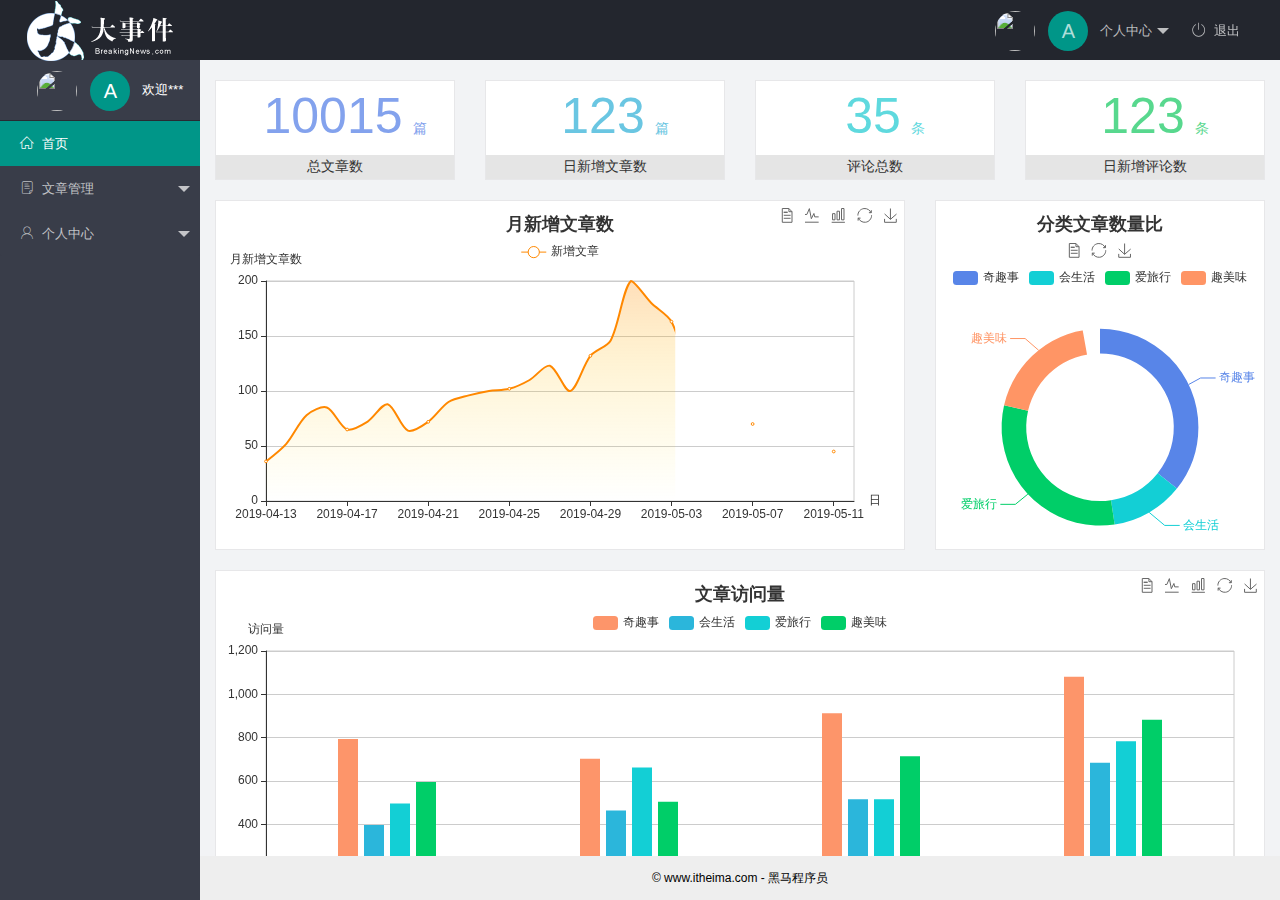
==== commit 6d2fb366: "完成首页布局和获取用户信息功能" ====
--- a/index.html
+++ b/index.html
@@ -1,75 +1,87 @@
 <!DOCTYPE html>
-<html lang="zh-CN">
+<html lang="en">
 
 <head>
     <meta charset="UTF-8">
     <meta name="viewport" content="width=device-width, initial-scale=1.0">
-    <title>登录页面</title>
+    <title>后台首页</title>
+    <link rel="stylesheet" href="/assets/fonts/iconfont.css">
     <link rel="stylesheet" href="/assets/lib/layui/css/layui.css">
     <link rel="stylesheet" href="/assets/css/index.css">
 </head>
 
-<body>
-    <!-- 头部 logo -->
-    <div class="layui-main">
-        <img src="/assets/images/logo.png" alt="">
-    </div>
-    <!-- 登录注册区域 -->
-    <div class="loginAndRegBox">
-        <!-- 1.标题部分 -->
-        <div class="titleBox">
+<body class="layui-layout-body">
+    <div class="layui-layout layui-layout-admin">
+        <div class="layui-header">
+            <div class="layui-logo">
+                <img src="/assets/images/logo.png" alt="">
+            </div>
+            <!-- 头部区域（可配合layui已有的水平导航） -->
+            <ul class="layui-nav layui-layout-right">
+                <li class="layui-nav-item">
+                    <a href="javascript:;" class="userInfo">
+                        <img src="http://t.cn/RCzsdCq" class="layui-nav-img">
+                        <span class="text-avatar">A</span>
+                        个人中心
+                    </a>
+                    <dl class="layui-nav-child">
+                        <dd><a href="">基本资料</a></dd>
+                        <dd><a href="">更换头像</a></dd>
+                        <dd><a href="">重置密码</a></dd>
+                    </dl>
+                </li>
+                <li class="layui-nav-item"><a href=""><span class="iconfont icon-tuichu"></span>退出</a></li>
+            </ul>
         </div>
-        <!-- 2.登录模块 -->
-        <div class="login-box">
-            <form class="layui-form">
-                <div class="layui-form-item">
-                    <i class="layui-icon layui-icon-username"></i>
-                    <input type="text" name="username" required lay-verify="required" placeholder="请输入用户名"
-                        autocomplete="off" class="layui-input">
+
+        <div class="layui-side layui-bg-black">
+            <div class="layui-side-scroll">
+                <div class="userInfo">
+                    <img src="http://t.cn/RCzsdCq" class="layui-nav-img">
+                    <span class="text-avatar">A</span>
+                    <span id="welcome">欢迎***</span>
                 </div>
-                <div class="layui-form-item">
-                    <i class="layui-icon layui-icon-password"></i>
-                    <input type="text" name="password" required lay-verify="required|pwd" placeholder="请输入密码"
-                        autocomplete="off" class="layui-input">
-                </div>
-                <div class="layui-form-item">
-                    <button class="layui-btn layui-btn-fluid layui-btn-normal" lay-submit>登录</button>
-                </div>
-                <div class="layui-form-item links">
-                    <a href="javascript:;" id="link_reg">去注册</a>
-                </div>
-            </form>
+                <!-- 左侧导航区域（可配合layui已有的垂直导航） -->
+                <ul class="layui-nav layui-nav-tree" lay-filter="test" lay-shrink='all'>
+                    <li class="layui-nav-item layui-this"><a href="/home/dashboard.html" target="fm"><span
+                                class="iconfont icon-home"></span>首页</a></li>
+                    <li class="layui-nav-item">
+                        <a class="" href="javascript:;"><span class="iconfont icon-16"></span>文章管理</a>
+                        <dl class="layui-nav-child">
+                            <dd><a href="javascript:;"><i class="layui-icon layui-icon-app"></i>文章类别</a></dd>
+                            <dd><a href="javascript:;"><i class="layui-icon layui-icon-app"></i>文章列表</a></dd>
+                            <dd><a href="javascript:;"><i class="layui-icon layui-icon-app"></i>发表文章</a></dd>
+                        </dl>
+                    </li>
+                    <li class="layui-nav-item">
+                        <a href="javascript:;"><span class="iconfont icon-user"></span>个人中心</a>
+                        <dl class="layui-nav-child">
+                            <dd><a href="javascript:;"><i class="layui-icon layui-icon-app"></i>基本资料</a></dd>
+                            <dd><a href="javascript:;"><i class="layui-icon layui-icon-app"></i>更换头像</a></dd>
+                            <dd><a href="javascript:;"><i class="layui-icon layui-icon-app"></i>重置密码</a></dd>
+                        </dl>
+                    </li>
+                </ul>
+            </div>
         </div>
-        <!-- 3.注册模块 -->
-        <div class="reg-box">
-            <form class="layui-form" id="form_reg">
-                <div class="layui-form-item">
-                    <i class="layui-icon layui-icon-username"></i>
-                    <input type="text" name="username" required lay-verify="required" placeholder="请输入用户名"
-                        autocomplete="off" class="layui-input">
-                </div>
-                <div class="layui-form-item">
-                    <i class="layui-icon layui-icon-password"></i>
-                    <input type="text" name="password" required lay-verify="required|pwd" placeholder="请输入密码"
-                        autocomplete="off" class="layui-input">
-                </div>
-                <div class="layui-form-item">
-                    <i class="layui-icon layui-icon-password"></i>
-                    <input type="text" name="repassword" required lay-verify="required|pwd|repwd" placeholder="再次确认密码"
-                        autocomplete="off" class="layui-input">
-                </div>
-                <div class="layui-form-item">
-                    <button class="layui-btn layui-btn-fluid layui-btn-normal" lay-submit>注册</button>
-                </div>
-                <div class="layui-form-item links">
-                    <a href="javascript:;" id="link_login">去登录</a>
-                </div>
-            </form>
+
+        <div class="layui-body">
+            <!-- 内容主体区域 -->
+            <iframe name="fm" src="/home/dashboard.html" frameborder="0">
+
+            </iframe>
+        </div>
+
+        <div class="layui-footer">
+            <!-- 底部固定区域 -->
+            © www.itheima.com - 黑马程序员
         </div>
     </div>
+
     <!-- 引入js文件 -->
     <script src="/assets/lib/layui/layui.all.js"></script>
     <script src="/assets/lib/jquery.js"></script>
+    <script src="/assets/js/baseAPI.js"></script>
     <script src="/assets/js/index.js"></script>
 </body>
 
--- a/assets/fonts/iconfont.css
+++ b/assets/fonts/iconfont.css
@@ -0,0 +1,37 @@
+@font-face {font-family: "iconfont";
+  src: url('iconfont.eot?t=1576139966484'); /* IE9 */
+  src: url('iconfont.eot?t=1576139966484#iefix') format('embedded-opentype'), /* IE6-IE8 */
+  url('[data-uri]') format('woff2'),
+  url('iconfont.woff?t=1576139966484') format('woff'),
+  url('iconfont.ttf?t=1576139966484') format('truetype'), /* chrome, firefox, opera, Safari, Android, iOS 4.2+ */
+  url('iconfont.svg?t=1576139966484#iconfont') format('svg'); /* iOS 4.1- */
+}
+
+.iconfont {
+  font-family: "iconfont" !important;
+  font-size: 16px;
+  font-style: normal;
+  -webkit-font-smoothing: antialiased;
+  -moz-osx-font-smoothing: grayscale;
+}
+
+.icon-home:before {
+  content: "\e6a9";
+}
+
+.icon-user:before {
+  content: "\e614";
+}
+
+.icon-pinglun:before {
+  content: "\e616";
+}
+
+.icon-tuichu:before {
+  content: "\e865";
+}
+
+.icon-16:before {
+  content: "\e615";
+}
+
--- a/assets/css/index.css
+++ b/assets/css/index.css
@@ -1,51 +1,60 @@
-html, body {
-    padding: 0;
-    margin: 0;
-    height: 100%;
-    background: url(/assets/images/login_bg.jpg) no-repeat top center;
-    background-size: cover;
+.layui-footer {
+    text-align: center;
+    font-size: 12px;
 }
 
-.loginAndRegBox {
-    position: absolute;
-    top: 50%;
-    left: 50%;
-    transform: translate(-50%, -50%);
-    width: 400px;
-    height: 310px;
-    background-color: #fff;
-}
-
-.titleBox {
-    width: 100%;
-    height: 60px;
-    background: url(/assets/images/login_title.png) no-repeat center;
-}
-
-.layui-form {
-    padding: 0 30px;
-}
-
-.links {
-    display: flex;
-    justify-content: flex-end;
-    font-size: 14px;
-}
-
-.layui-form-item {
-    position: relative;
+.iconfont {
+    margin-right: 8px;
 }
 
 .layui-icon {
-    position: absolute;
-    top: 10px;
-    left: 10px;
+    margin-left: 20px;
+    margin-right: 8px;
 }
 
-.layui-input {
-    padding-left: 32px;
+iframe {
+    width: 100%;
+    height: 100%;
 }
 
-.reg-box {
-    display: none;
+.layui-body {
+    overflow: hidden;
+}
+
+a {
+    transition: none !important;
+}
+
+.userInfo {
+    height: 60px;
+    line-height: 60px;
+    text-align: center;
+    font-size: 13px;
+}
+
+.text-avatar {
+    display: inline-block;
+    width: 40px;
+    height: 40px;
+    background-color: #009688;
+    border-radius: 50%;
+    line-height: 40px;
+    text-align: center;
+    font-size: 20px;
+    vertical-align: middle;
+    margin-right: 8px;
+}
+
+.layui-nav-img {
+    width: 40px;
+    height: 40px;
+}
+
+.layui-side .userInfo {
+    user-select: none;
+    border-bottom: 1px solid #282b33;
+}
+
+.layui-nav-item a {
+    font-size: 13px;
 }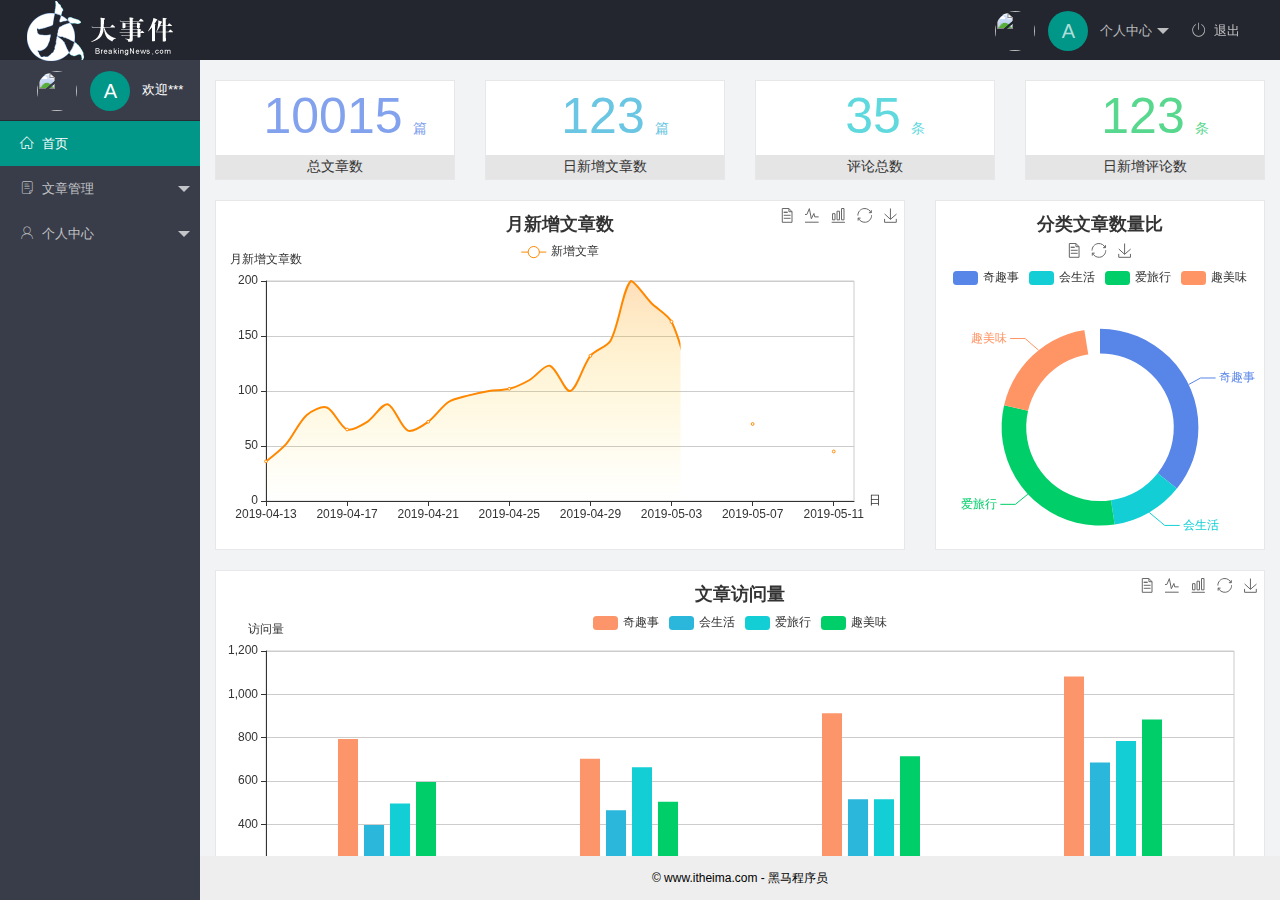
==== commit 57a5d9f9: "完成主页功能" ====
--- a/index.html
+++ b/index.html
@@ -30,7 +30,9 @@
                         <dd><a href="">重置密码</a></dd>
                     </dl>
                 </li>
-                <li class="layui-nav-item"><a href=""><span class="iconfont icon-tuichu"></span>退出</a></li>
+                <li class="layui-nav-item"><a href="javascript:;" id="btnLogout"><span
+                            class="iconfont icon-tuichu"></span>退出</a>
+                </li>
             </ul>
         </div>
 
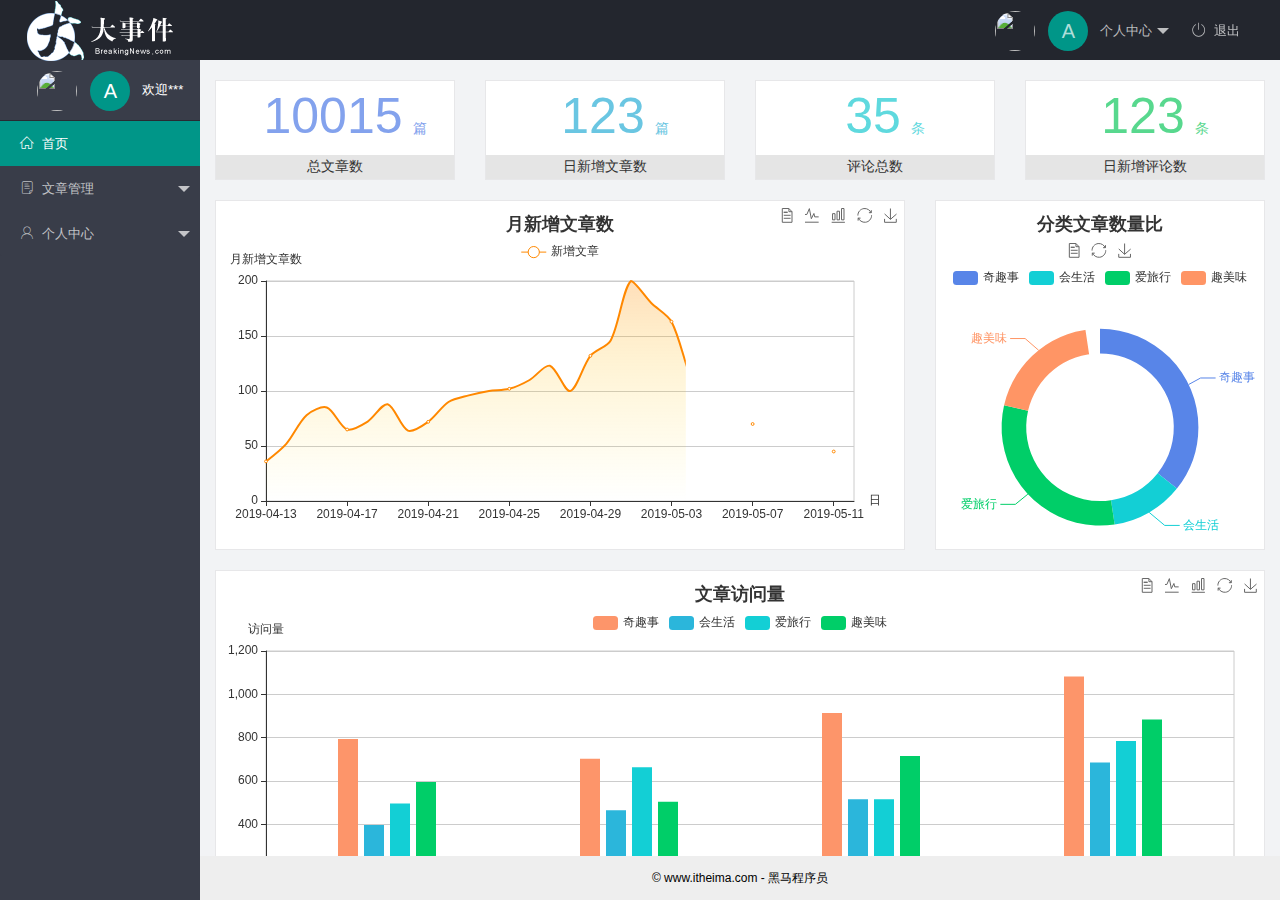
==== commit 97ea57a3: "完成用户信息和密码修改" ====
--- a/index.html
+++ b/index.html
@@ -58,9 +58,12 @@
                     <li class="layui-nav-item">
                         <a href="javascript:;"><span class="iconfont icon-user"></span>个人中心</a>
                         <dl class="layui-nav-child">
-                            <dd><a href="javascript:;"><i class="layui-icon layui-icon-app"></i>基本资料</a></dd>
-                            <dd><a href="javascript:;"><i class="layui-icon layui-icon-app"></i>更换头像</a></dd>
-                            <dd><a href="javascript:;"><i class="layui-icon layui-icon-app"></i>重置密码</a></dd>
+                            <dd><a href="/user/user_info.html" target="fm"><i
+                                        class="layui-icon layui-icon-app"></i>基本资料</a></dd>
+                            <dd><a href="/user/user_avatar.html" target="fm"><i
+                                        class="layui-icon layui-icon-app"></i>更换头像</a></dd>
+                            <dd><a href="/user/user_pwd.html" target="fm"><i
+                                        class="layui-icon layui-icon-app"></i>重置密码</a></dd>
                         </dl>
                     </li>
                 </ul>
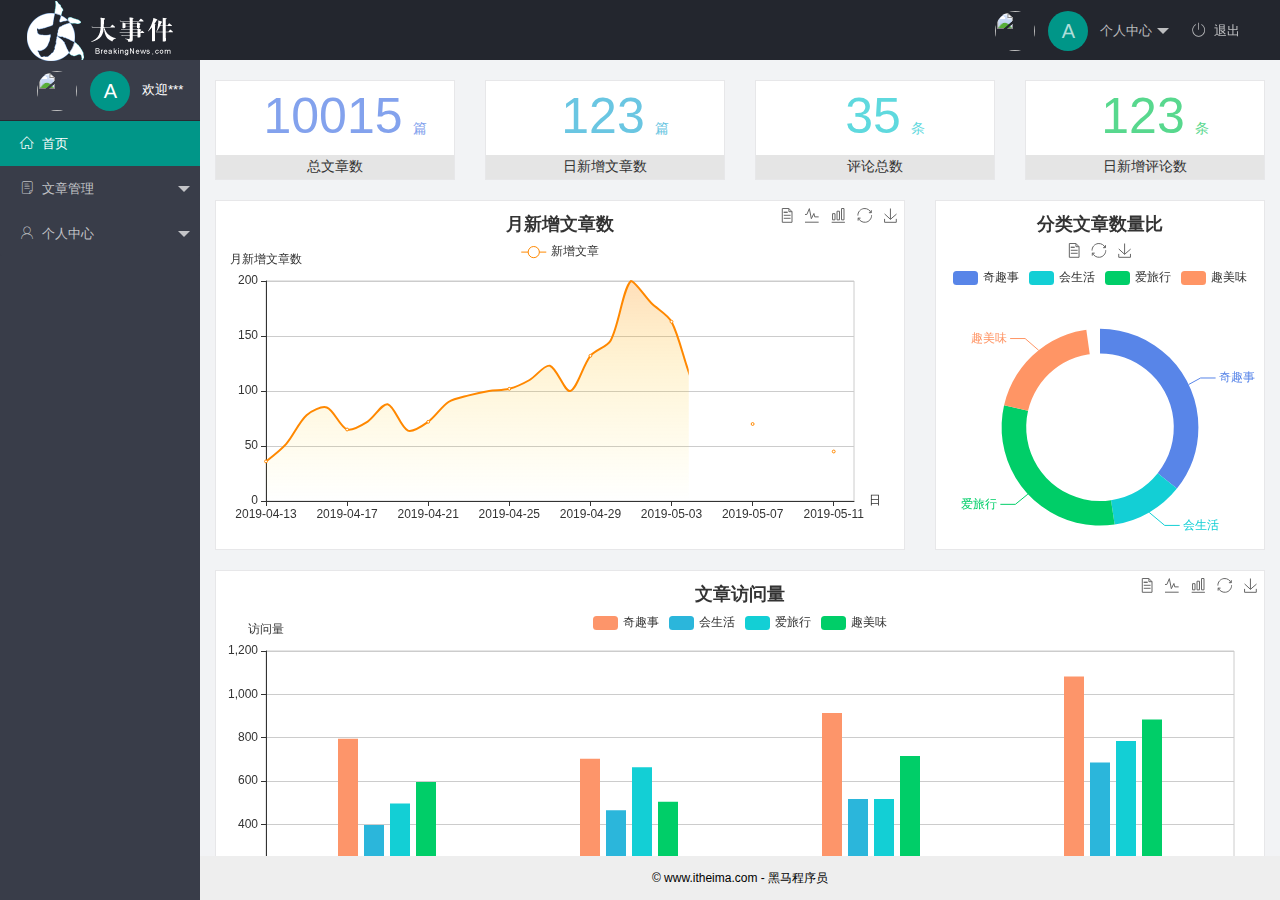
==== commit 6c41cf01: "完成文章分类模块" ====
--- a/index.html
+++ b/index.html
@@ -50,8 +50,11 @@
                     <li class="layui-nav-item">
                         <a class="" href="javascript:;"><span class="iconfont icon-16"></span>文章管理</a>
                         <dl class="layui-nav-child">
-                            <dd><a href="javascript:;"><i class="layui-icon layui-icon-app"></i>文章类别</a></dd>
-                            <dd><a href="javascript:;"><i class="layui-icon layui-icon-app"></i>文章列表</a></dd>
+                            <dd><a href="/article/art_cate.html" target="fm"><i
+                                        class="layui-icon layui-icon-app"></i>文章类别</a>
+                            </dd>
+                            <dd><a href="/article/art_list.html" target="fm"><i
+                                        class="layui-icon layui-icon-app"></i>文章列表</a></dd>
                             <dd><a href="javascript:;"><i class="layui-icon layui-icon-app"></i>发表文章</a></dd>
                         </dl>
                     </li>
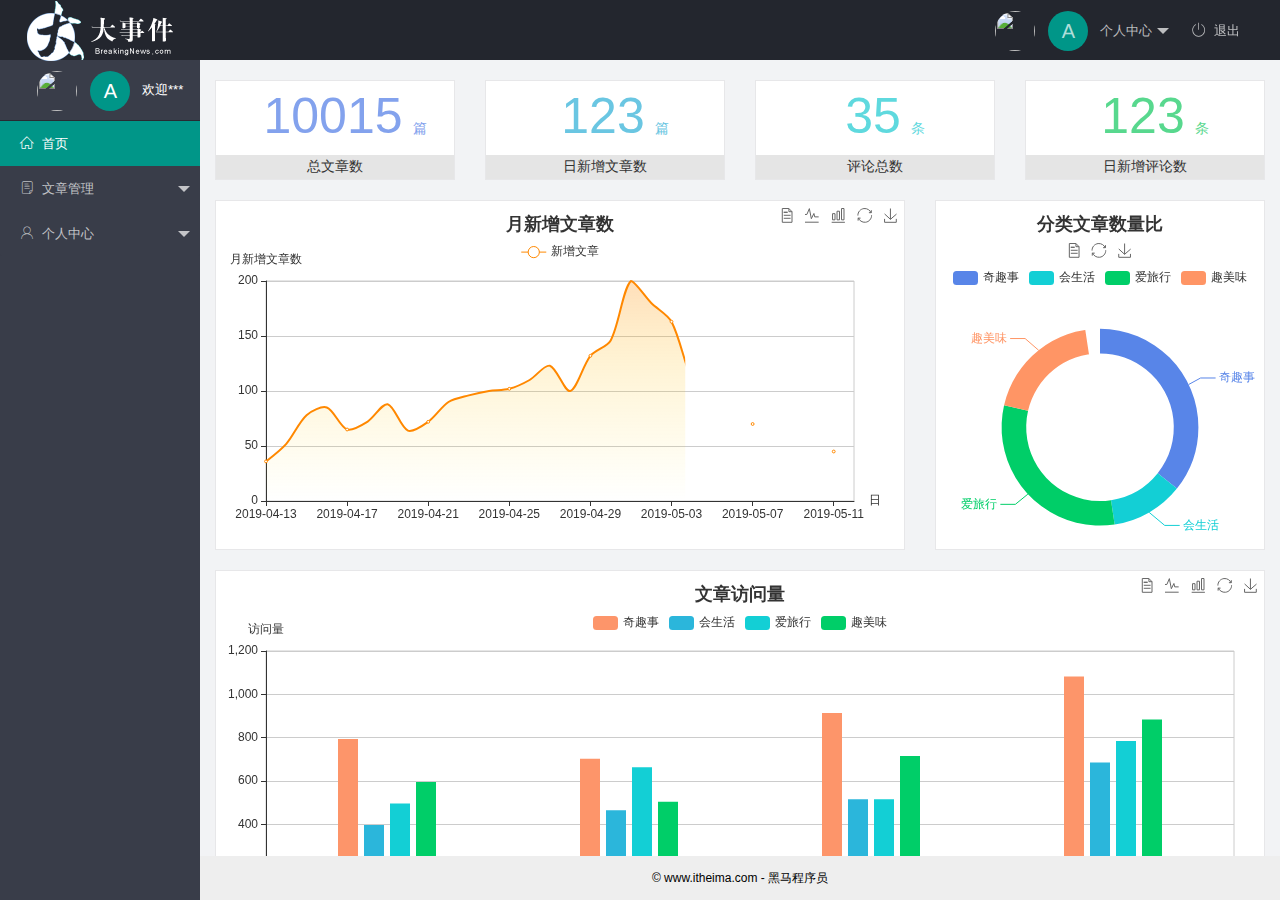
==== commit e2980123: "完成文章管理功能" ====
--- a/index.html
+++ b/index.html
@@ -53,9 +53,10 @@
                             <dd><a href="/article/art_cate.html" target="fm"><i
                                         class="layui-icon layui-icon-app"></i>文章类别</a>
                             </dd>
-                            <dd><a href="/article/art_list.html" target="fm"><i
+                            <dd><a href="/article/art_list.html" target="fm" id="art_list"><i
                                         class="layui-icon layui-icon-app"></i>文章列表</a></dd>
-                            <dd><a href="javascript:;"><i class="layui-icon layui-icon-app"></i>发表文章</a></dd>
+                            <dd><a href="/article/art_pub.html" target="fm"><i
+                                        class="layui-icon layui-icon-app"></i>发表文章</a></dd>
                         </dl>
                     </li>
                     <li class="layui-nav-item">
